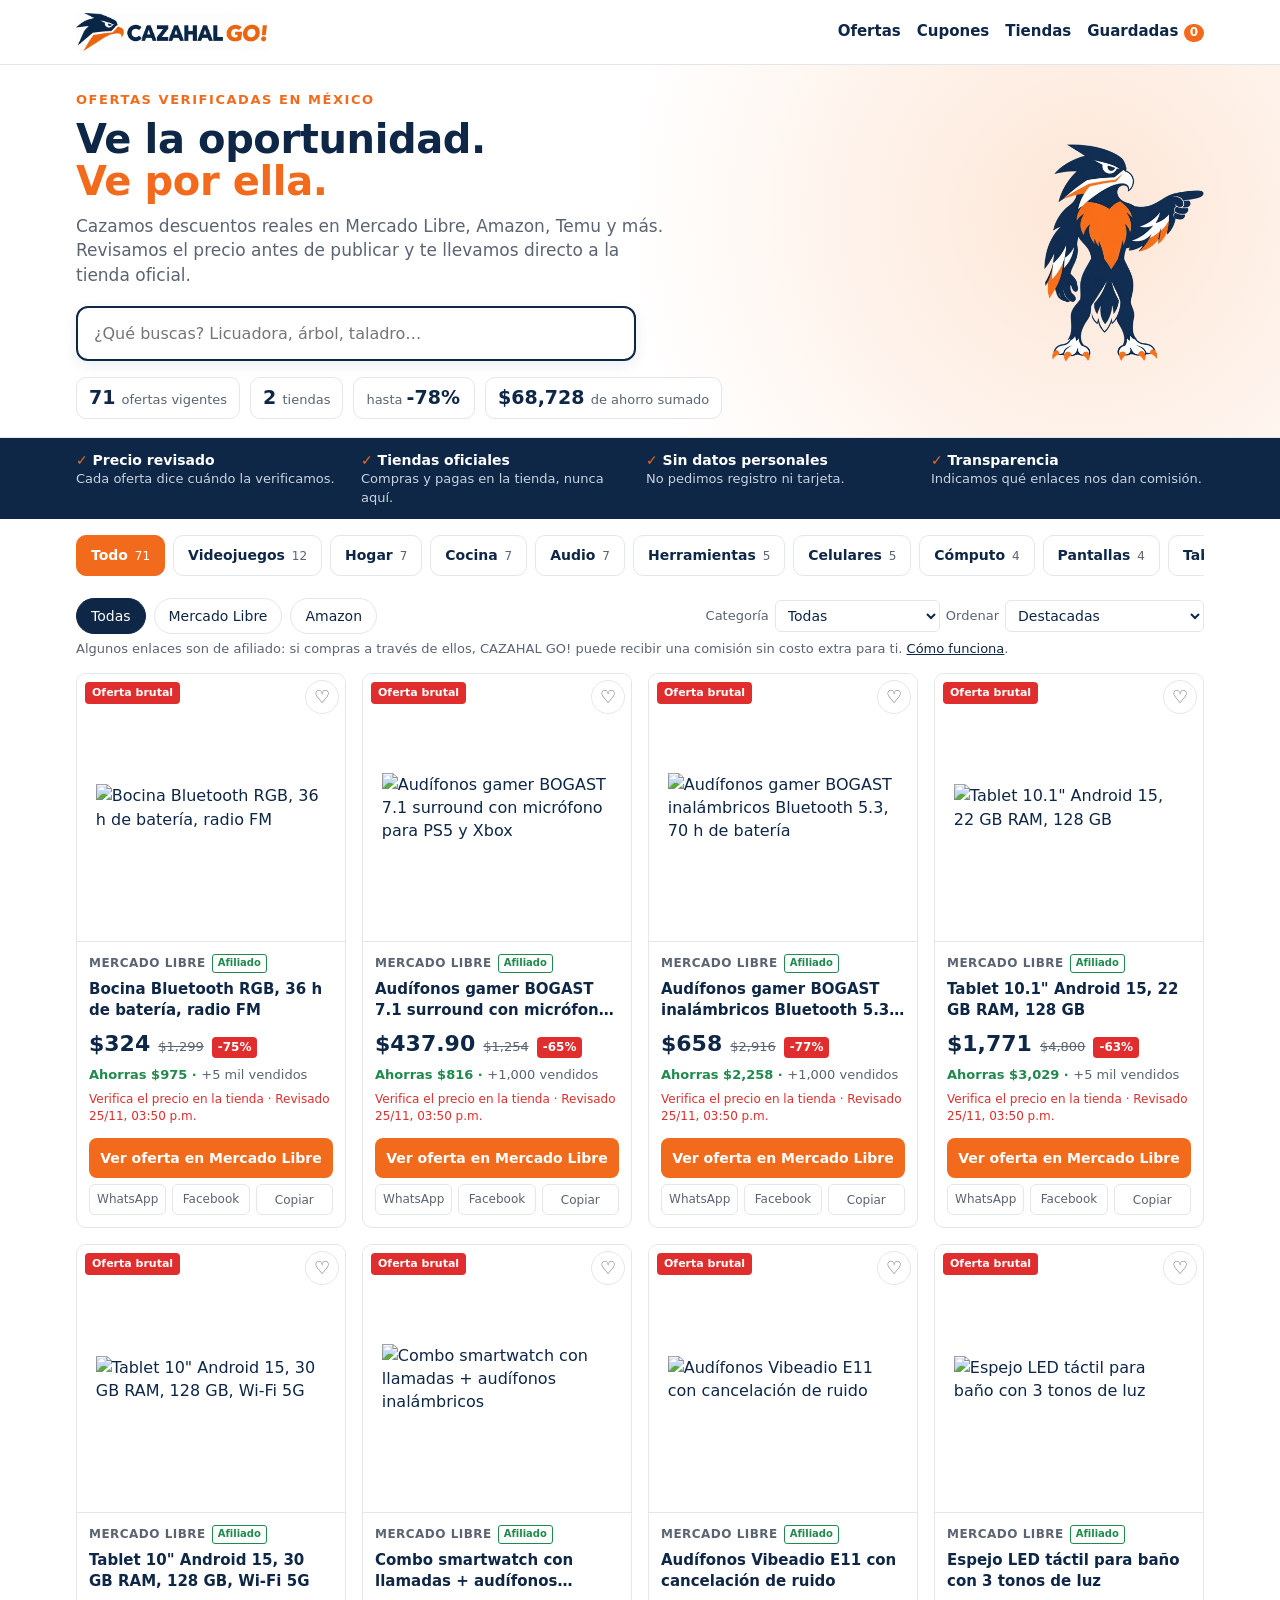
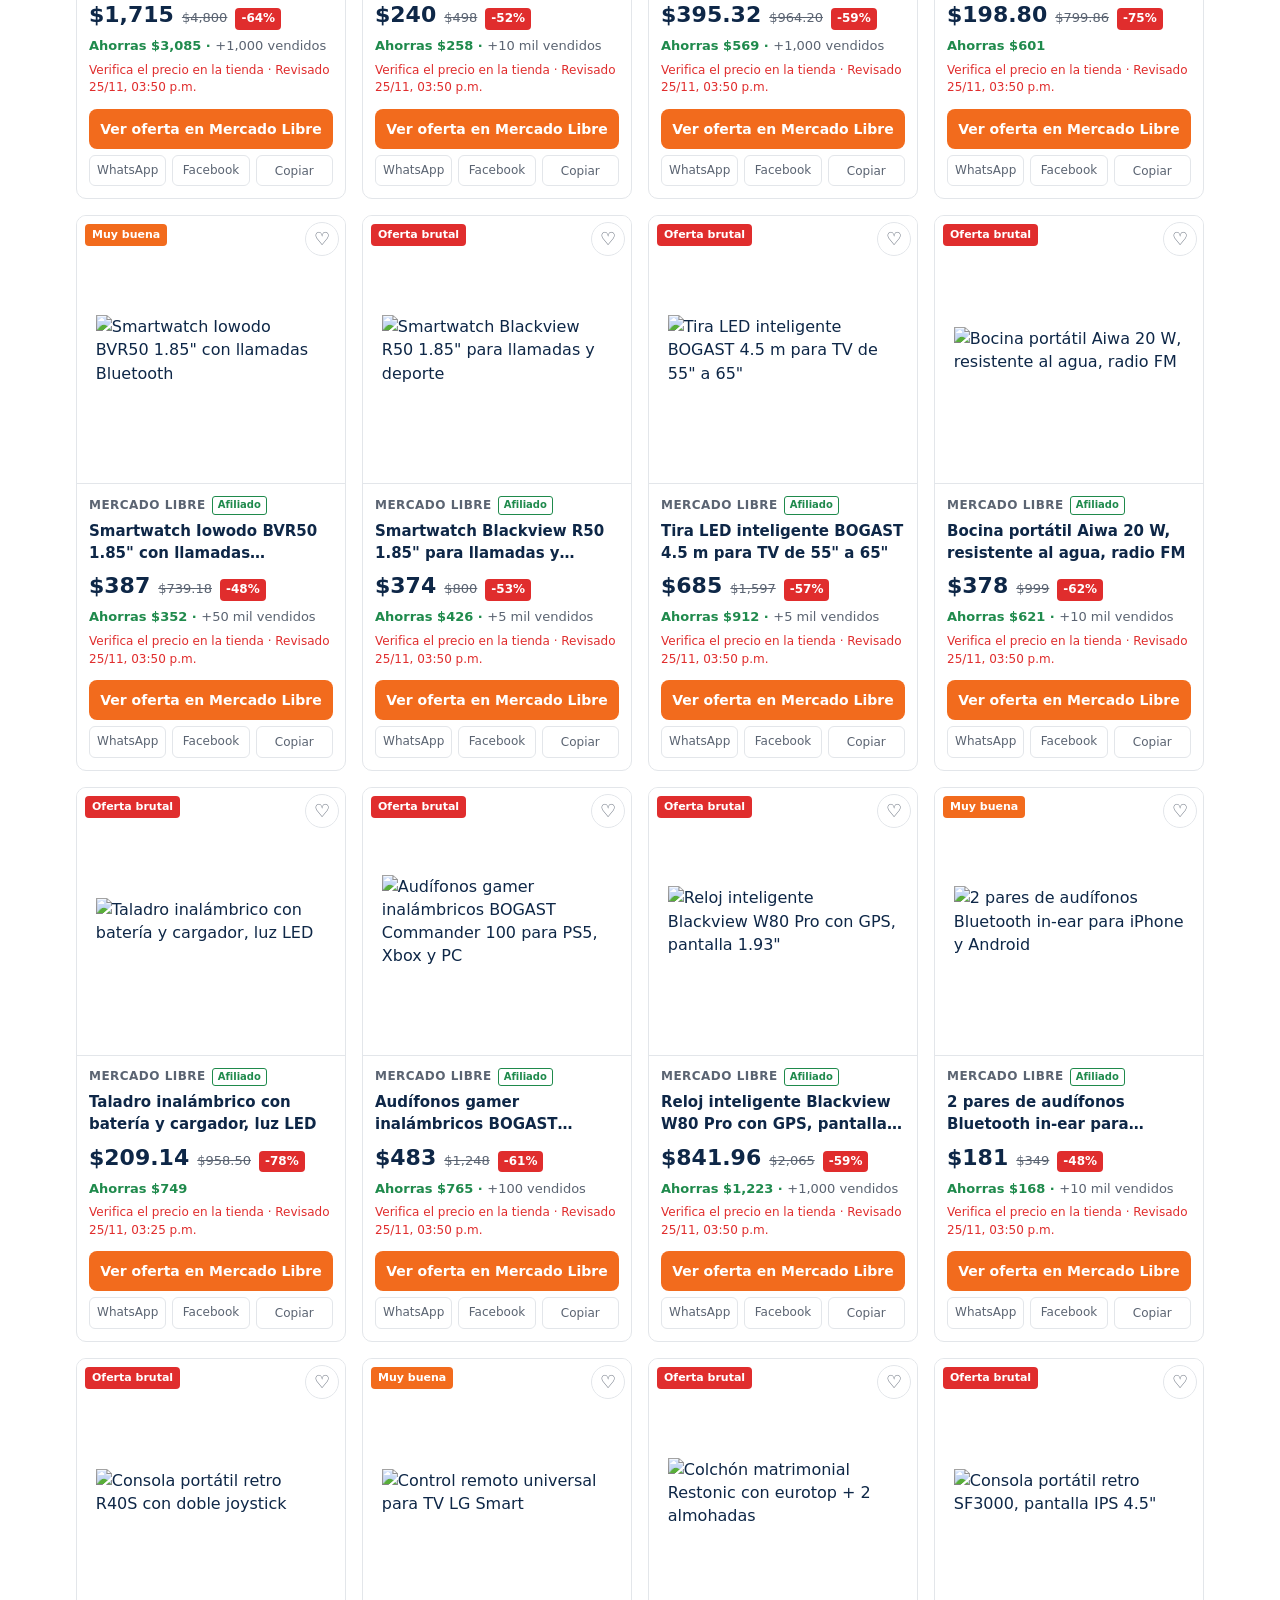
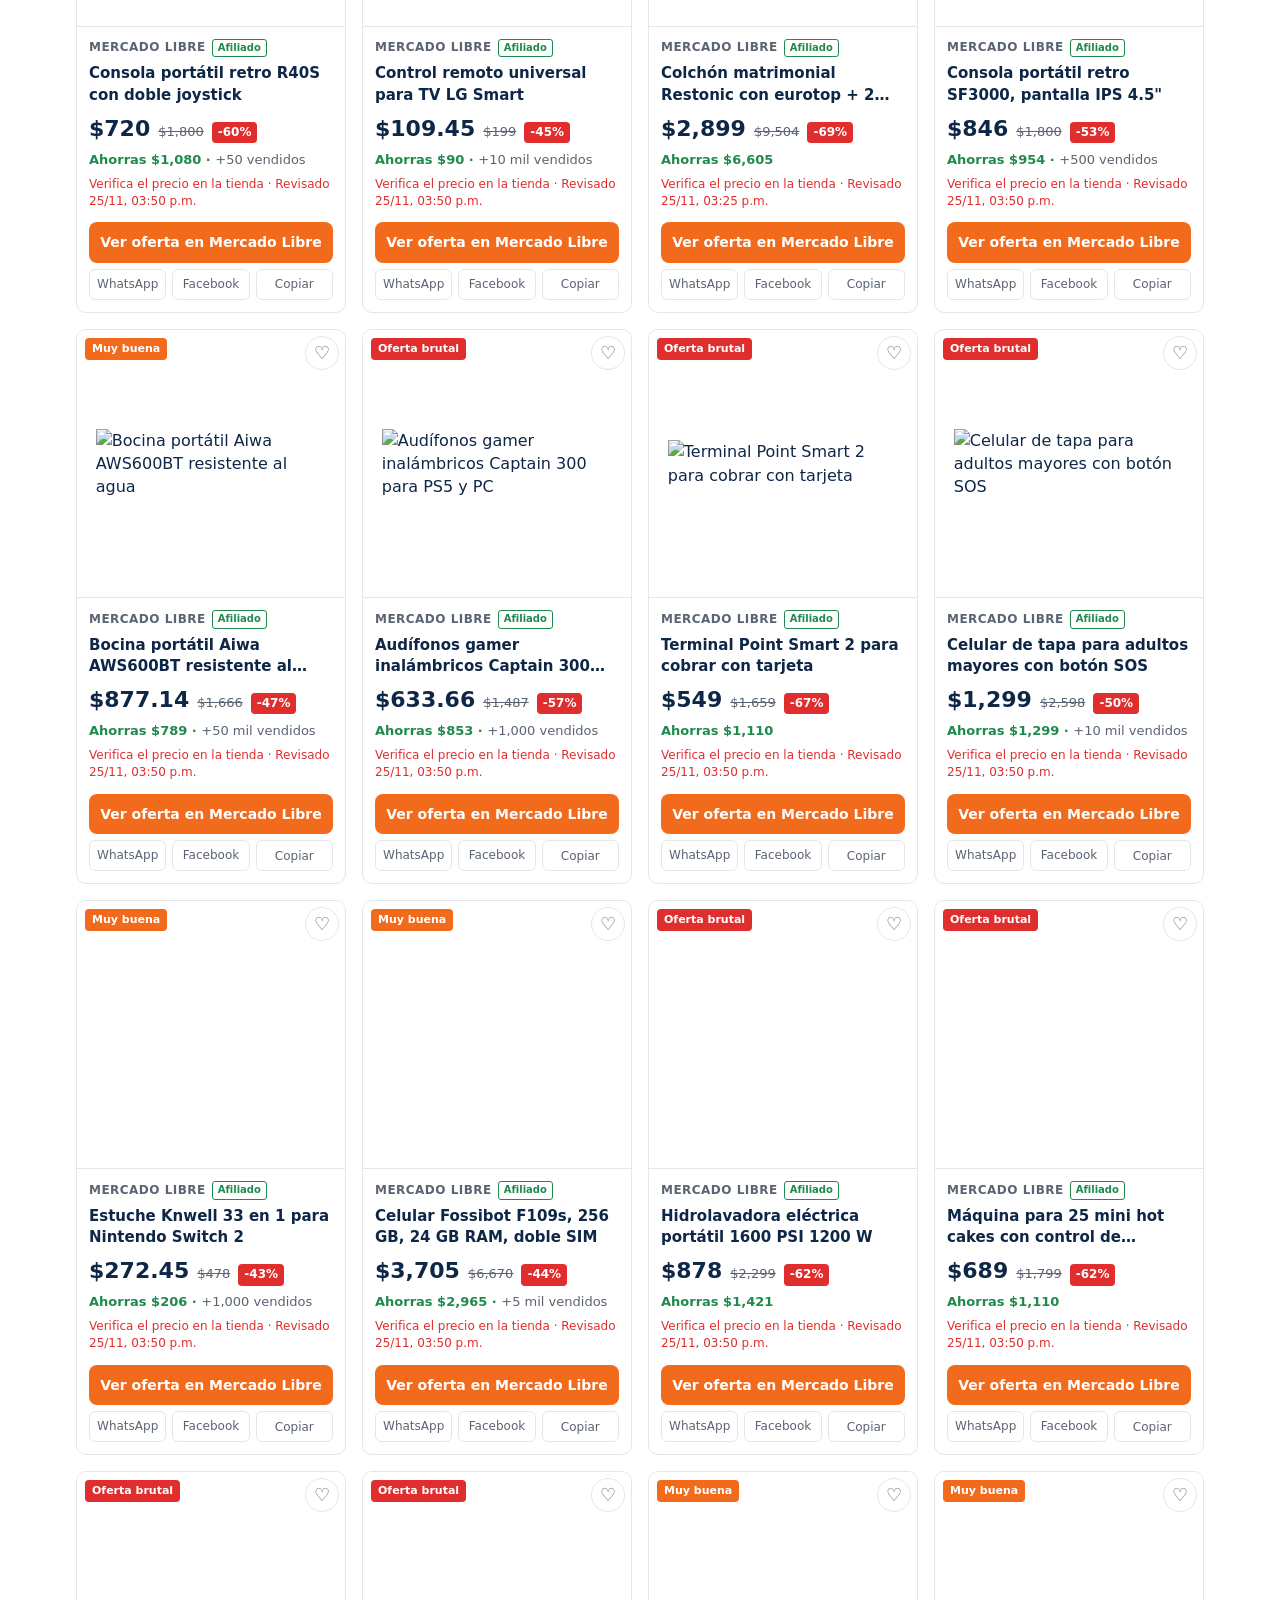
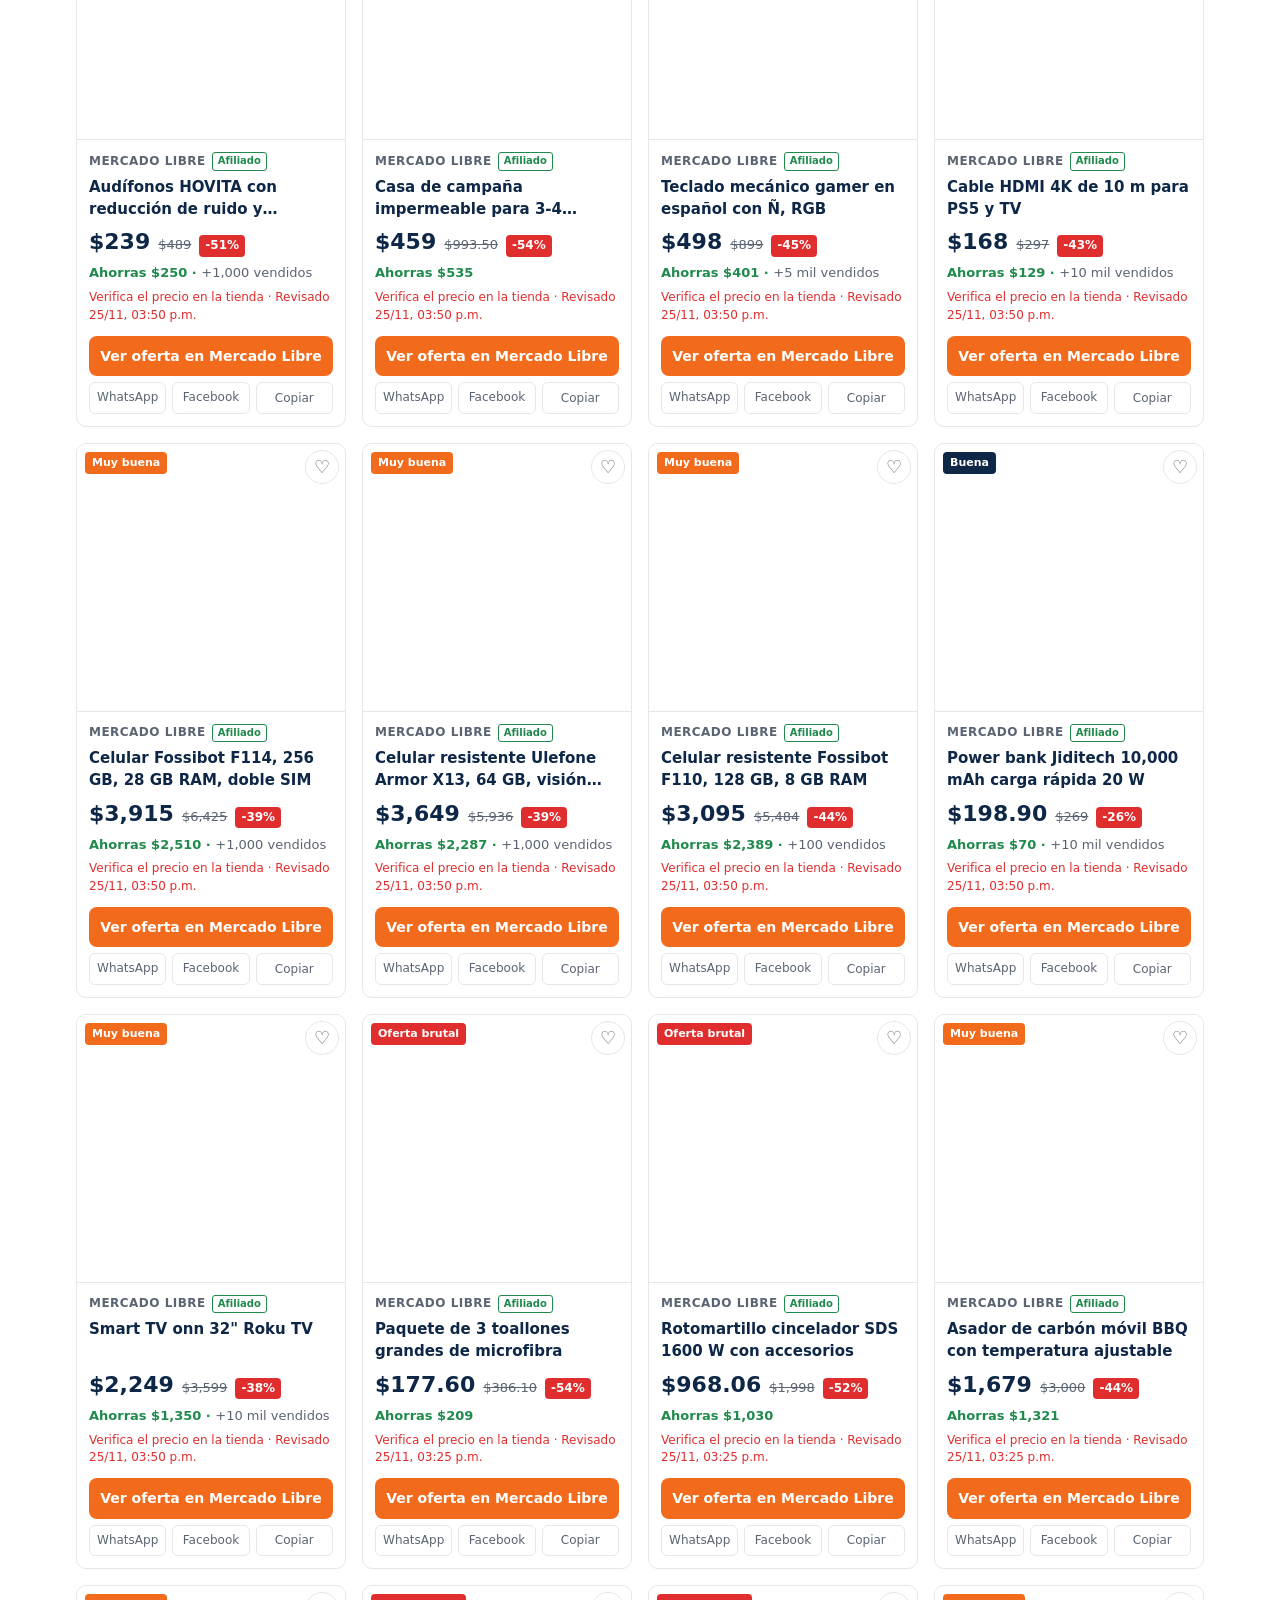
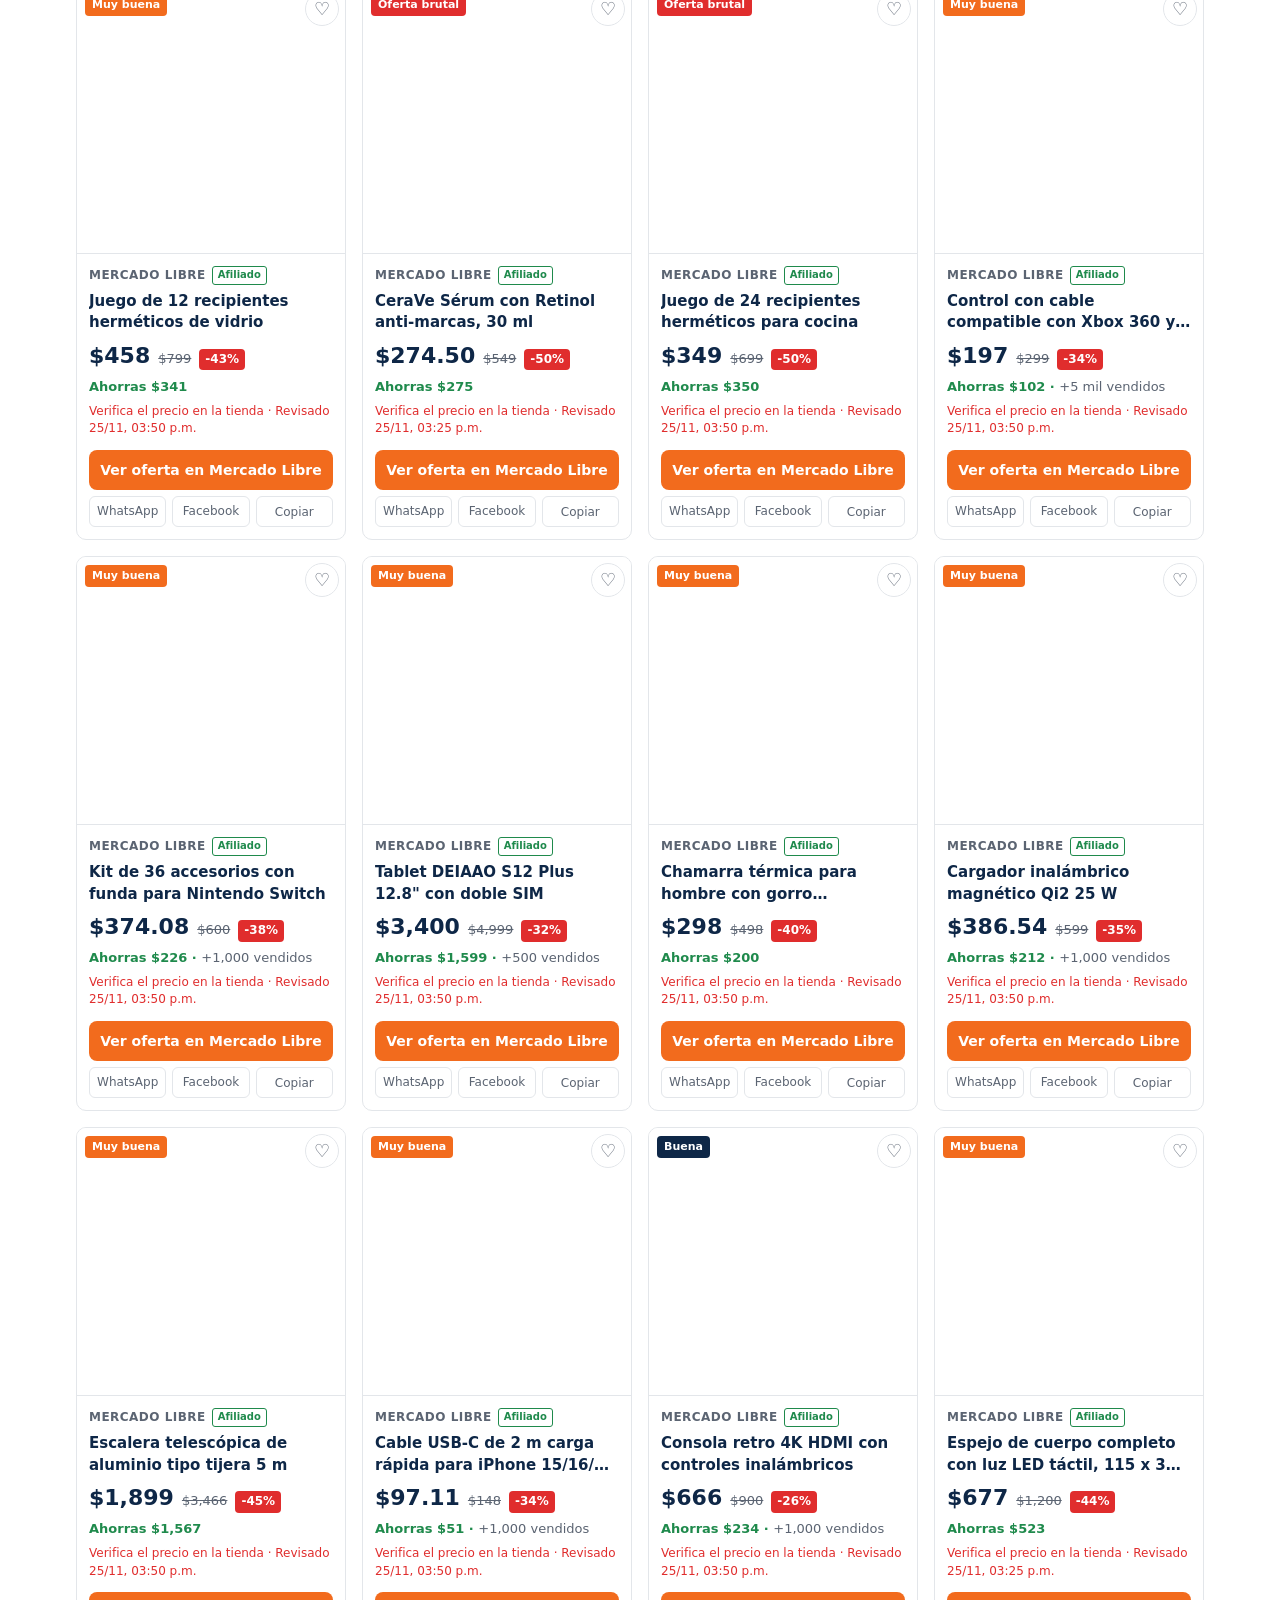
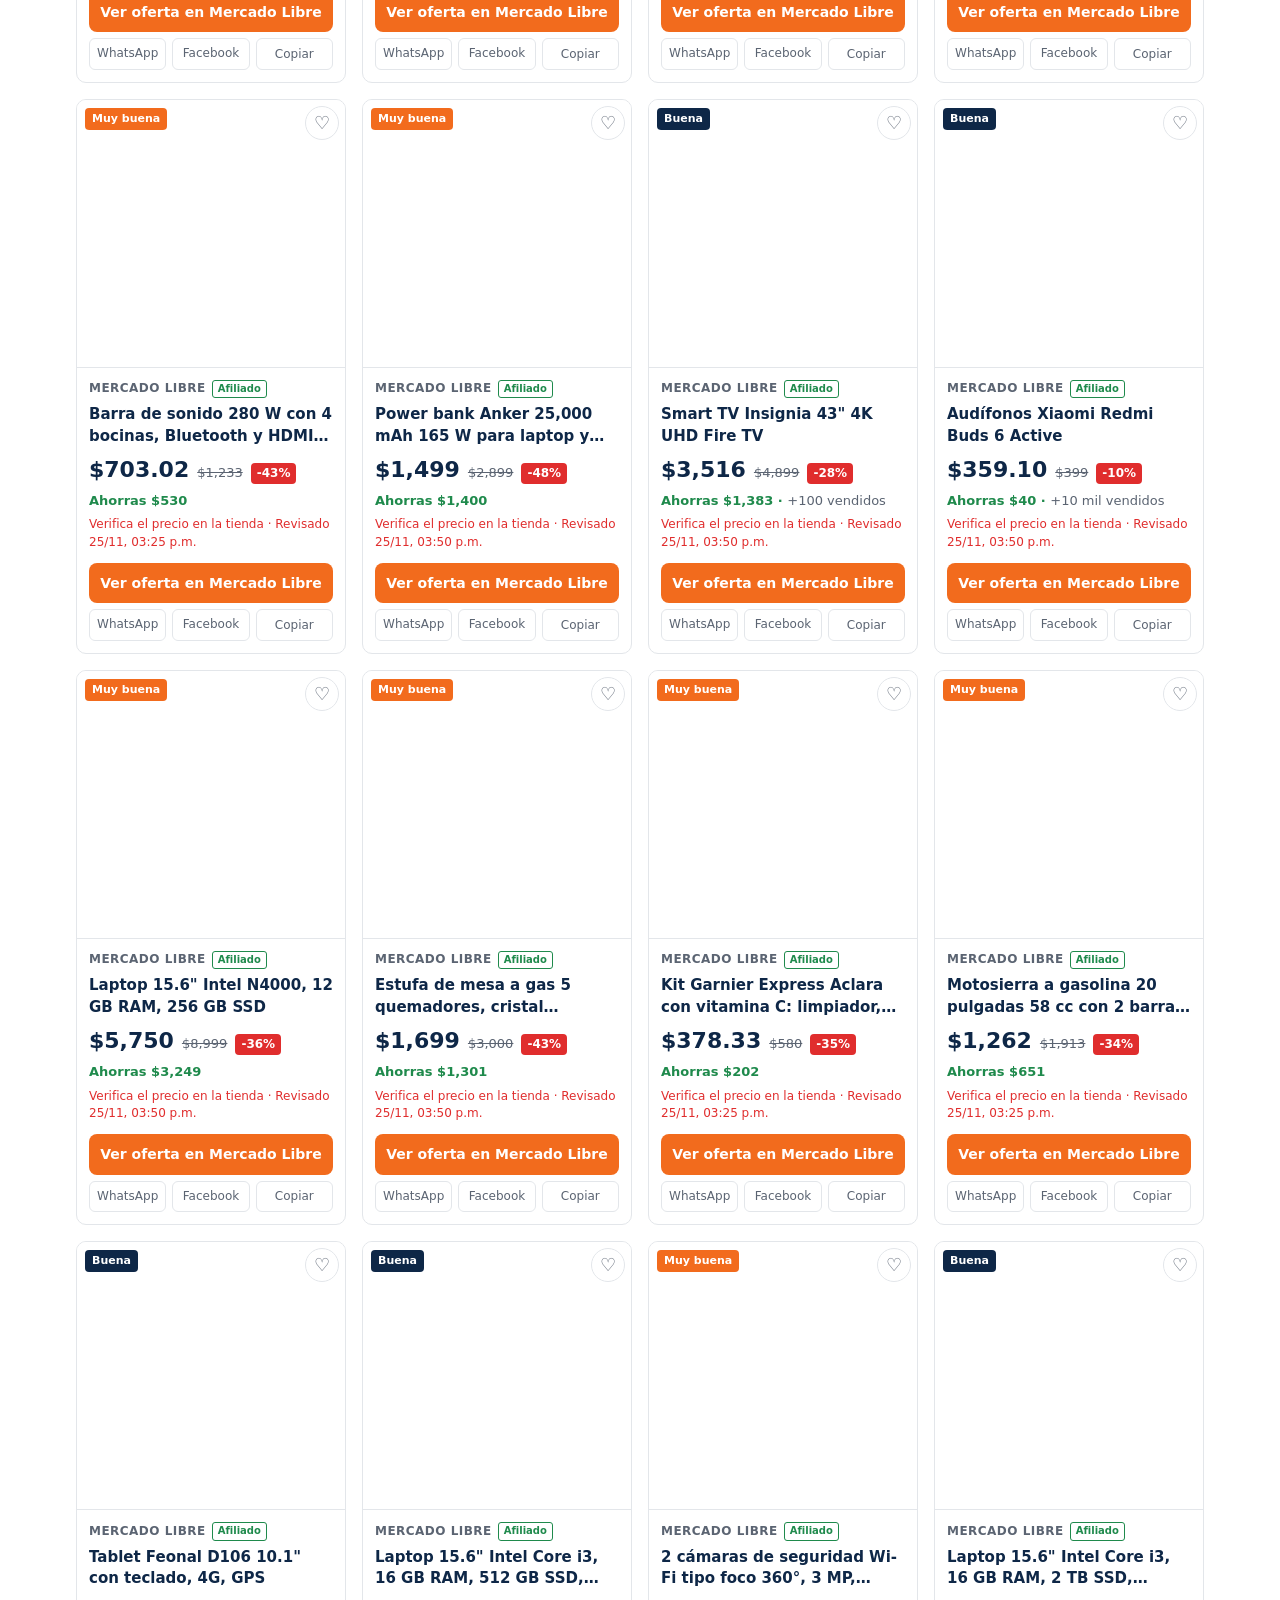
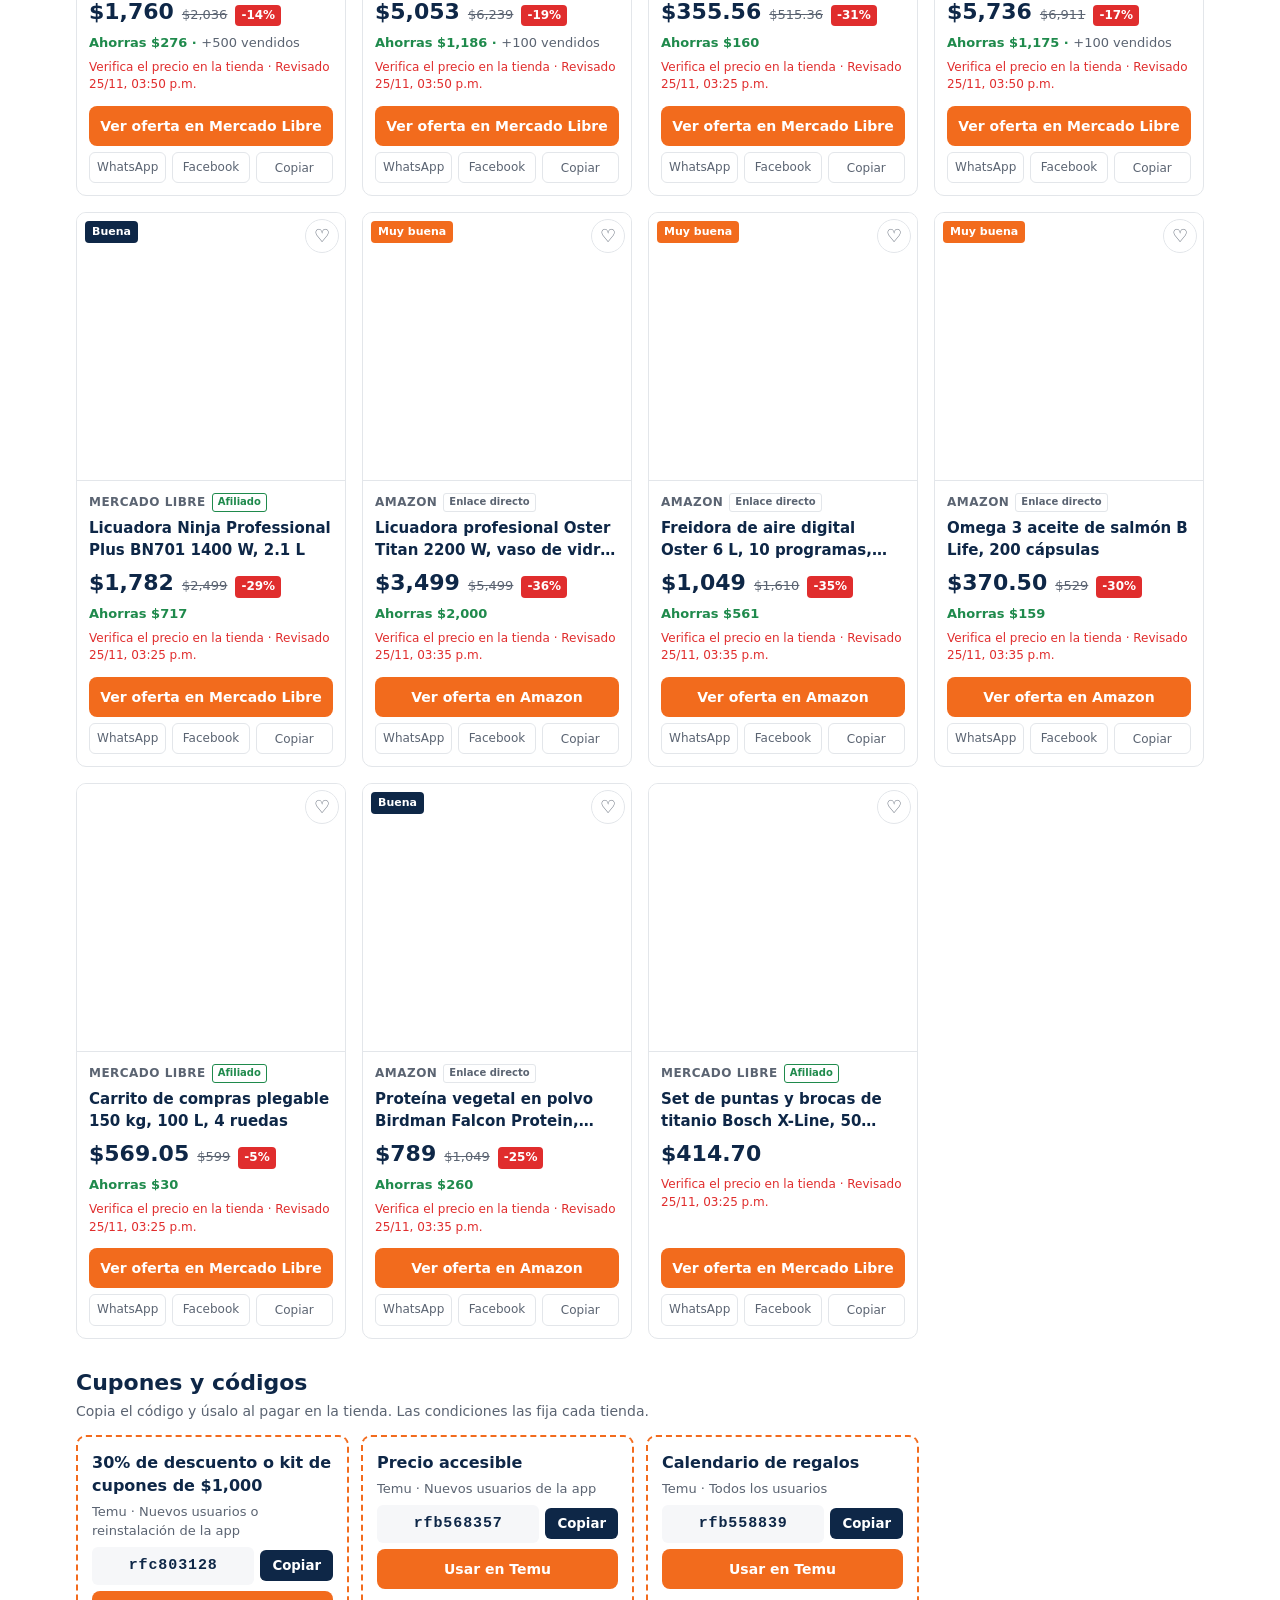
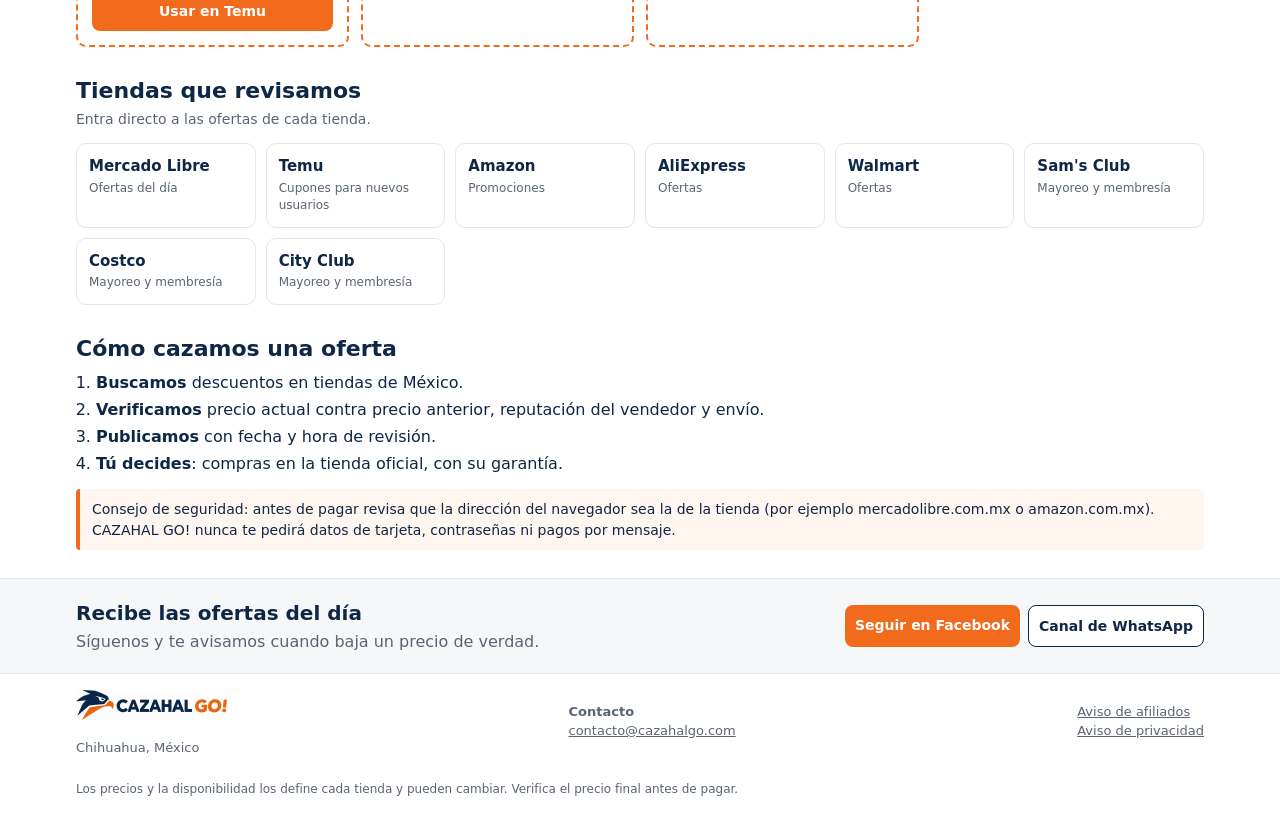
==== index.html @ 28705930 "Portal CAZAHAL GO! v1.2: 71 ofertas, cupones, tiendas" ====
<!DOCTYPE html>
<html lang="es-MX">
<head>
<meta charset="utf-8">
<meta name="viewport" content="width=device-width, initial-scale=1">
<meta http-equiv="Content-Security-Policy" content="default-src 'self'; img-src 'self' https://http2.mlstatic.com https://m.media-amazon.com https://img.kwcdn.com https://ae01.alicdn.com data:; style-src 'self'; script-src 'self'; connect-src 'self'; base-uri 'self'; form-action 'self'">
<meta name="referrer" content="strict-origin-when-cross-origin">
<title>CAZAHAL GO! | Ofertas verificadas de Mercado Libre, Amazon, Temu y más</title>
<meta name="description" content="Ofertas reales y verificadas de Mercado Libre, Amazon, Temu, AliExpress y más tiendas en línea de México. Precio revisado antes de publicar, cupones y enlaces seguros.">
<link rel="canonical" href="https://cazahalgo.com/">
<link rel="icon" href="img/favicon.ico">
<link rel="apple-touch-icon" href="img/apple-touch-icon-180.png">
<meta property="og:type" content="website">
<meta property="og:title" content="CAZAHAL GO! | Ofertas verificadas">
<meta property="og:description" content="Ve la oportunidad. Ve por ella. Ofertas reales de tiendas en línea de México.">
<meta property="og:image" content="https://cazahalgo.com/img/og-cazahalgo-1200x630.png">
<meta property="og:url" content="https://cazahalgo.com/">
<meta name="theme-color" content="#0E2747">
<link rel="stylesheet" href="estilos.css">
</head>
<body>
<header class="top">
  <div class="wrap top-in">
    <a href="/" class="logo"><img src="img/logo.png" alt="CAZAHAL GO!" width="302" height="60"></a>
    <nav class="menu" aria-label="Secciones">
      <a href="#ofertas-sec">Ofertas</a>
      <a href="#cupones">Cupones</a>
      <a href="#tiendas">Tiendas</a>
      <a href="#guardadas" class="guard-link">Guardadas <span id="nGuard" class="pill">0</span></a>
    </nav>
  </div>
</header>

<section class="hero">
  <div class="wrap hero-in">
    <div class="hero-txt">
      <span class="eyebrow">Ofertas verificadas en México</span>
      <h1>Ve la oportunidad.<br><span>Ve por ella.</span></h1>
      <p>Cazamos descuentos reales en Mercado Libre, Amazon, Temu y más. Revisamos el precio antes de publicar y te llevamos directo a la tienda oficial.</p>
      <label class="buscar">
        <span class="sr">Buscar ofertas</span>
        <input id="q" type="search" placeholder="¿Qué buscas? Licuadora, árbol, taladro…" autocomplete="off">
      </label>
      <ul class="datos" id="datos"></ul>
    </div>
    <div class="masc-wrap"><img class="masc" src="img/halcon.webp" alt="Halcón de CAZAHAL GO!" width="307" height="420"></div>
  </div>
</section>

<section class="confianza">
  <div class="wrap conf-in">
    <div><strong>Precio revisado</strong><span>Cada oferta dice cuándo la verificamos.</span></div>
    <div><strong>Tiendas oficiales</strong><span>Compras y pagas en la tienda, nunca aquí.</span></div>
    <div><strong>Sin datos personales</strong><span>No pedimos registro ni tarjeta.</span></div>
    <div><strong>Transparencia</strong><span>Indicamos qué enlaces nos dan comisión.</span></div>
  </div>
</section>

<main class="wrap" id="ofertas-sec">
  <nav class="cats" id="cats" aria-label="Categorías"></nav>
  <div class="barra">
    <div class="filtros" id="fTienda" role="group" aria-label="Tienda"></div>
    <div class="orden">
      <label for="cat">Categoría</label>
      <select id="cat"></select>
      <label for="ord">Ordenar</label>
      <select id="ord">
        <option value="top">Destacadas</option>
        <option value="vend">Más vendidos</option>
        <option value="desc">Mayor descuento</option>
        <option value="barato">Menor precio</option>
        <option value="ahorro">Mayor ahorro en pesos</option>
        <option value="nuevo">Más recientes</option>
      </select>
    </div>
  </div>
  <p class="aviso-af">Algunos enlaces son de afiliado: si compras a través de ellos, CAZAHAL GO! puede recibir una comisión sin costo extra para ti. <a href="aviso-de-afiliados.html">Cómo funciona</a>.</p>
  <div class="grid" id="ofertas" aria-live="polite"></div>
  <p class="vacio" id="vacio" hidden>No encontramos ofertas con ese filtro. Prueba otra búsqueda.</p>

  <section id="guardadas" class="bloque" hidden>
    <h2>Tus ofertas guardadas</h2>
    <p class="sub">Se guardan solo en este dispositivo.</p>
    <div class="grid" id="gGrid"></div>
  </section>

  <section id="cupones" class="bloque">
    <h2>Cupones y códigos</h2>
    <p class="sub">Copia el código y úsalo al pagar en la tienda. Las condiciones las fija cada tienda.</p>
    <div class="cupones" id="cGrid"></div>
  </section>

  <section id="tiendas" class="bloque">
    <h2>Tiendas que revisamos</h2>
    <p class="sub">Entra directo a las ofertas de cada tienda.</p>
    <div class="tiendas" id="tGrid"></div>
  </section>

  <section class="bloque como">
    <h2>Cómo cazamos una oferta</h2>
    <ol>
      <li><strong>Buscamos</strong> descuentos en tiendas de México.</li>
      <li><strong>Verificamos</strong> precio actual contra precio anterior, reputación del vendedor y envío.</li>
      <li><strong>Publicamos</strong> con fecha y hora de revisión.</li>
      <li><strong>Tú decides</strong>: compras en la tienda oficial, con su garantía.</li>
    </ol>
    <p class="consejo">Consejo de seguridad: antes de pagar revisa que la dirección del navegador sea la de la tienda (por ejemplo mercadolibre.com.mx o amazon.com.mx). CAZAHAL GO! nunca te pedirá datos de tarjeta, contraseñas ni pagos por mensaje.</p>
  </section>
</main>

<section class="unete">
  <div class="wrap unete-in">
    <div>
      <h2>Recibe las ofertas del día</h2>
      <p>Síguenos y te avisamos cuando baja un precio de verdad.</p>
    </div>
    <div class="unete-btn">
      <a class="btn ir" href="https://www.facebook.com/profile.php?id=61597146592036" target="_blank" rel="noopener">Seguir en Facebook</a>
      <a class="btn sec" id="waCanal" href="#" hidden target="_blank" rel="noopener">Canal de WhatsApp</a>
    </div>
  </div>
</section>

<footer class="pie" id="contacto">
  <div class="wrap pie-in">
    <div><img src="img/logo.png" alt="CAZAHAL GO!" width="151" height="30" class="pie-logo"><p>Chihuahua, México</p></div>
    <div><p><strong>Contacto</strong><br><a href="mailto:contacto@cazahalgo.com">contacto@cazahalgo.com</a></p></div>
    <div><p><a href="aviso-de-afiliados.html">Aviso de afiliados</a><br><a href="aviso-de-privacidad.html">Aviso de privacidad</a></p></div>
  </div>
  <p class="wrap nota">Los precios y la disponibilidad los define cada tienda y pueden cambiar. Verifica el precio final antes de pagar.</p>
</footer>
<div class="toast" id="toast" role="status" aria-live="polite"></div>
<script src="app.js" defer></script>
</body>
</html>
---- estilos.css ----
.hero{background:radial-gradient(circle at 85% 40%,#fde6d6 0,#fff 42%),#fff;border-bottom:1px solid var(--linea)}
.hero-in{display:flex;align-items:center;gap:28px;padding:30px 16px 26px}
.eyebrow{display:inline-block;font-family:Bahnschrift,"Segoe UI Variable Display","Segoe UI",system-ui,sans-serif;font-weight:600;font-size:13px;letter-spacing:.12em;text-transform:uppercase;color:var(--naranja);margin-bottom:8px}
.hero h1{font-family:Bahnschrift,"Segoe UI Variable Display","Segoe UI",system-ui,sans-serif;font-weight:700;font-size:46px;line-height:1.05;letter-spacing:-.01em;margin:0 0 12px;color:var(--navy)}
.hero h1 span{color:var(--naranja)}
.hero p{margin:0 0 18px;color:var(--gris);max-width:600px;font-size:17px}
.masc-wrap{flex:0 0 auto}
.masc{width:190px;height:auto;display:block}
.buscar input{width:100%;max-width:560px;font:inherit;font-size:16px;padding:14px 16px;border:2px solid var(--navy);border-radius:12px;outline:none;box-shadow:0 4px 14px rgba(14,39,71,.08)}
.datos{list-style:none;padding:0;margin:16px 0 0;display:flex;gap:10px;flex-wrap:wrap;font-size:13px;color:var(--gris)}
.datos li{background:#fff;border:1px solid var(--linea);border-radius:10px;padding:6px 12px}
.datos b{color:var(--navy);font-family:Bahnschrift,"Segoe UI",system-ui,sans-serif;font-size:19px;margin-right:2px}
.conf-in strong::before{content:"\2713  ";color:var(--naranja)}
.bloque h2,.unete h2{font-family:Bahnschrift,"Segoe UI",system-ui,sans-serif;font-weight:700}
:root{--navy:#0E2747;--navy2:#16365f;--naranja:#F26B1D;--rojo:#E02D2D;--verde:#1f8a4c;--gris:#5b6472;--linea:#e3e6ea;--fondo:#f6f7f9}
*{box-sizing:border-box}
html{scroll-behavior:smooth}
body{margin:0;font-family:"Segoe UI",system-ui,-apple-system,Roboto,Arial,sans-serif;color:var(--navy);background:#fff;line-height:1.45}
a{color:var(--navy)}
.sr{position:absolute;width:1px;height:1px;overflow:hidden;clip:rect(0 0 0 0)}
.wrap{max-width:1160px;margin:0 auto;padding:0 16px}
.top{border-bottom:1px solid var(--linea);background:#fff;position:sticky;top:0;z-index:20}
.top-in{display:flex;align-items:center;justify-content:space-between;height:64px;gap:12px}
.logo img{height:38px;width:auto;display:block}
.menu{display:flex;gap:16px;align-items:center}
.menu a{text-decoration:none;font-weight:600;font-size:15px}
.pill{display:inline-block;min-width:20px;padding:0 6px;border-radius:10px;background:var(--naranja);color:#fff;font-size:12px;text-align:center}
.hero-txt{flex:1}
.buscar input:focus{border-color:var(--naranja)}
.confianza{background:var(--navy);color:#fff}
.conf-in{display:grid;grid-template-columns:repeat(4,1fr);gap:12px;padding:12px 16px}
.conf-in div{display:flex;flex-direction:column;font-size:13px}
.conf-in strong{font-size:14px;color:#fff}
.conf-in span{color:#c9d3e0}
.barra{display:flex;justify-content:space-between;align-items:center;flex-wrap:wrap;gap:10px;margin:18px 0 6px}
.filtros{display:flex;flex-wrap:wrap;gap:8px}
.filtros button{border:1px solid var(--linea);background:#fff;color:var(--navy);padding:7px 14px;border-radius:18px;font:inherit;font-size:14px;cursor:pointer}
.filtros button[aria-pressed="true"]{background:var(--navy);color:#fff;border-color:var(--navy)}
.orden{display:flex;gap:6px;align-items:center;font-size:13px;color:var(--gris)}
.orden select{font:inherit;font-size:14px;padding:6px 8px;border:1px solid var(--linea);border-radius:6px;color:var(--navy);background:#fff}
.aviso-af{font-size:13px;color:var(--gris);margin:6px 0 14px}
.grid{display:grid;grid-template-columns:repeat(auto-fill,minmax(225px,1fr));gap:16px;margin-bottom:28px}
.oferta{border:1px solid var(--linea);border-radius:10px;display:flex;flex-direction:column;overflow:hidden;background:#fff;position:relative;transition:box-shadow .15s,transform .15s}
.oferta:hover{box-shadow:0 6px 18px rgba(14,39,71,.12);transform:translateY(-2px)}
.oferta .foto{aspect-ratio:1/1;background:#fff;display:flex;align-items:center;justify-content:center;border-bottom:1px solid var(--linea)}
.oferta .foto img{max-width:86%;max-height:86%;object-fit:contain}
.nivel{position:absolute;top:8px;left:8px;font-size:11px;font-weight:700;padding:3px 7px;border-radius:4px;color:#fff;background:var(--navy)}
.nivel.n3{background:var(--rojo)}.nivel.n2{background:var(--naranja)}
.guardar{position:absolute;top:6px;right:6px;width:34px;height:34px;border-radius:50%;border:1px solid var(--linea);background:#fff;cursor:pointer;font-size:18px;line-height:1;color:var(--gris)}
.guardar[aria-pressed="true"]{color:var(--rojo);border-color:var(--rojo)}
.oferta .cuerpo{padding:12px;display:flex;flex-direction:column;gap:6px;flex:1}
.tienda{font-size:12px;font-weight:700;text-transform:uppercase;letter-spacing:.04em;color:var(--gris);display:flex;gap:6px;align-items:center;flex-wrap:wrap}
.tag{font-size:10px;font-weight:700;padding:1px 5px;border-radius:3px;border:1px solid var(--linea);color:var(--gris);text-transform:none;letter-spacing:0}
.tag.af{border-color:var(--verde);color:var(--verde)}
.oferta h3{font-size:15px;font-weight:600;margin:0;display:-webkit-box;-webkit-line-clamp:2;-webkit-box-orient:vertical;overflow:hidden;min-height:2.9em}
.precios{display:flex;align-items:baseline;gap:8px;flex-wrap:wrap}
.precio{font-size:22px;font-weight:700}
.antes{font-size:13px;color:var(--gris);text-decoration:line-through}
.desc{background:var(--rojo);color:#fff;font-size:12px;font-weight:700;padding:2px 6px;border-radius:4px}
.ahorro{font-size:13px;color:var(--verde);font-weight:600}
.fecha{font-size:12px;color:var(--gris)}
.fecha.vieja{color:var(--rojo)}
.botones{margin-top:auto;display:flex;flex-direction:column;gap:6px;padding-top:6px}
.btn{display:block;text-align:center;text-decoration:none;font-weight:700;font-size:14px;padding:10px;border-radius:8px;border:0;cursor:pointer;font-family:inherit}
.btn.ir{background:var(--naranja);color:#fff}
.btn.ir:hover{background:#d95a10}
.btn.sec{border:1px solid var(--navy);color:var(--navy);background:#fff}
.compartir{display:flex;gap:6px}
.compartir a,.compartir button{flex:1;font-size:12px;padding:6px;border:1px solid var(--linea);border-radius:6px;background:#fff;color:var(--gris);text-decoration:none;text-align:center;cursor:pointer;font-family:inherit}
.vacio{color:var(--gris)}
.bloque{margin:28px 0}
.bloque h2{font-size:22px;margin:0 0 2px}
.sub{color:var(--gris);font-size:14px;margin:0 0 14px}
.cupones{display:grid;grid-template-columns:repeat(auto-fill,minmax(250px,1fr));gap:12px}
.cupon{border:2px dashed var(--naranja);border-radius:10px;padding:14px;display:flex;flex-direction:column;gap:6px}
.cupon .t{font-weight:700;font-size:16px}
.cupon .d{font-size:13px;color:var(--gris)}
.cupon .cod{display:flex;gap:6px;align-items:center}
.cupon code{flex:1;font-size:15px;font-weight:700;letter-spacing:.06em;background:var(--fondo);padding:8px;border-radius:6px;text-align:center}
.cupon button{border:0;background:var(--navy);color:#fff;font-weight:700;padding:8px 12px;border-radius:6px;cursor:pointer;font-family:inherit}
.tiendas{display:grid;grid-template-columns:repeat(auto-fill,minmax(160px,1fr));gap:10px}
.tiendas a{display:flex;flex-direction:column;gap:2px;border:1px solid var(--linea);border-radius:10px;padding:12px;text-decoration:none}
.tiendas a strong{font-size:15px}
.tiendas a span{font-size:12px;color:var(--gris)}
.tiendas a:hover{border-color:var(--naranja)}
.como ol{padding-left:20px;margin:6px 0}
.como li{margin:4px 0}
.consejo{background:#fff6ef;border-left:4px solid var(--naranja);padding:10px 12px;font-size:14px;border-radius:4px}
.unete{background:var(--fondo);border-top:1px solid var(--linea)}
.unete-in{display:flex;justify-content:space-between;align-items:center;gap:16px;padding:20px 16px;flex-wrap:wrap}
.unete h2{margin:0;font-size:20px}.unete p{margin:2px 0 0;color:var(--gris)}
.unete-btn{display:flex;gap:8px}
.pie{border-top:1px solid var(--linea);font-size:13px;color:var(--gris);padding:16px 0 24px}
.pie-in{display:flex;justify-content:space-between;gap:16px;flex-wrap:wrap}
.pie a{color:var(--gris)}
.pie-logo{height:30px;width:auto}
.nota{font-size:12px;margin-top:10px}
.toast{position:fixed;left:50%;bottom:20px;transform:translateX(-50%);background:var(--navy);color:#fff;padding:10px 16px;border-radius:8px;font-size:14px;opacity:0;pointer-events:none;transition:opacity .2s;z-index:30}
.toast.on{opacity:1}
.legal{max-width:760px;margin:24px auto 40px}
.legal h1{font-size:24px}.legal h2{font-size:17px;margin-top:22px}
@media (max-width:760px){.conf-in{grid-template-columns:repeat(2,1fr)}.masc{width:110px}.hero h1{font-size:32px}.menu a:not(.guard-link){display:none}}
@media (max-width:560px){.grid{grid-template-columns:repeat(2,1fr);gap:10px}.precio{font-size:18px}.oferta h3{font-size:14px}.logo img{height:30px}.masc{display:none}.orden{width:100%;flex-wrap:wrap}.compartir{flex-wrap:wrap}}
.vend{color:var(--gris);font-weight:400}
.cats{display:flex;gap:8px;overflow-x:auto;padding:16px 0 4px;scrollbar-width:thin}
.cats button{flex:0 0 auto;border:1px solid var(--linea);background:#fff;color:var(--navy);padding:9px 14px;border-radius:10px;font:inherit;font-weight:600;font-size:14px;cursor:pointer;white-space:nowrap}
.cats button span{color:var(--gris);font-weight:400;font-size:12px;margin-left:2px}
.cats button:hover{border-color:var(--naranja)}
.cats button[aria-pressed="true"]{background:var(--naranja);border-color:var(--naranja);color:#fff}
.cats button[aria-pressed="true"] span{color:#fff}
.hero-in{padding:22px 16px 18px}
.hero h1{font-size:40px}
.masc{width:160px}
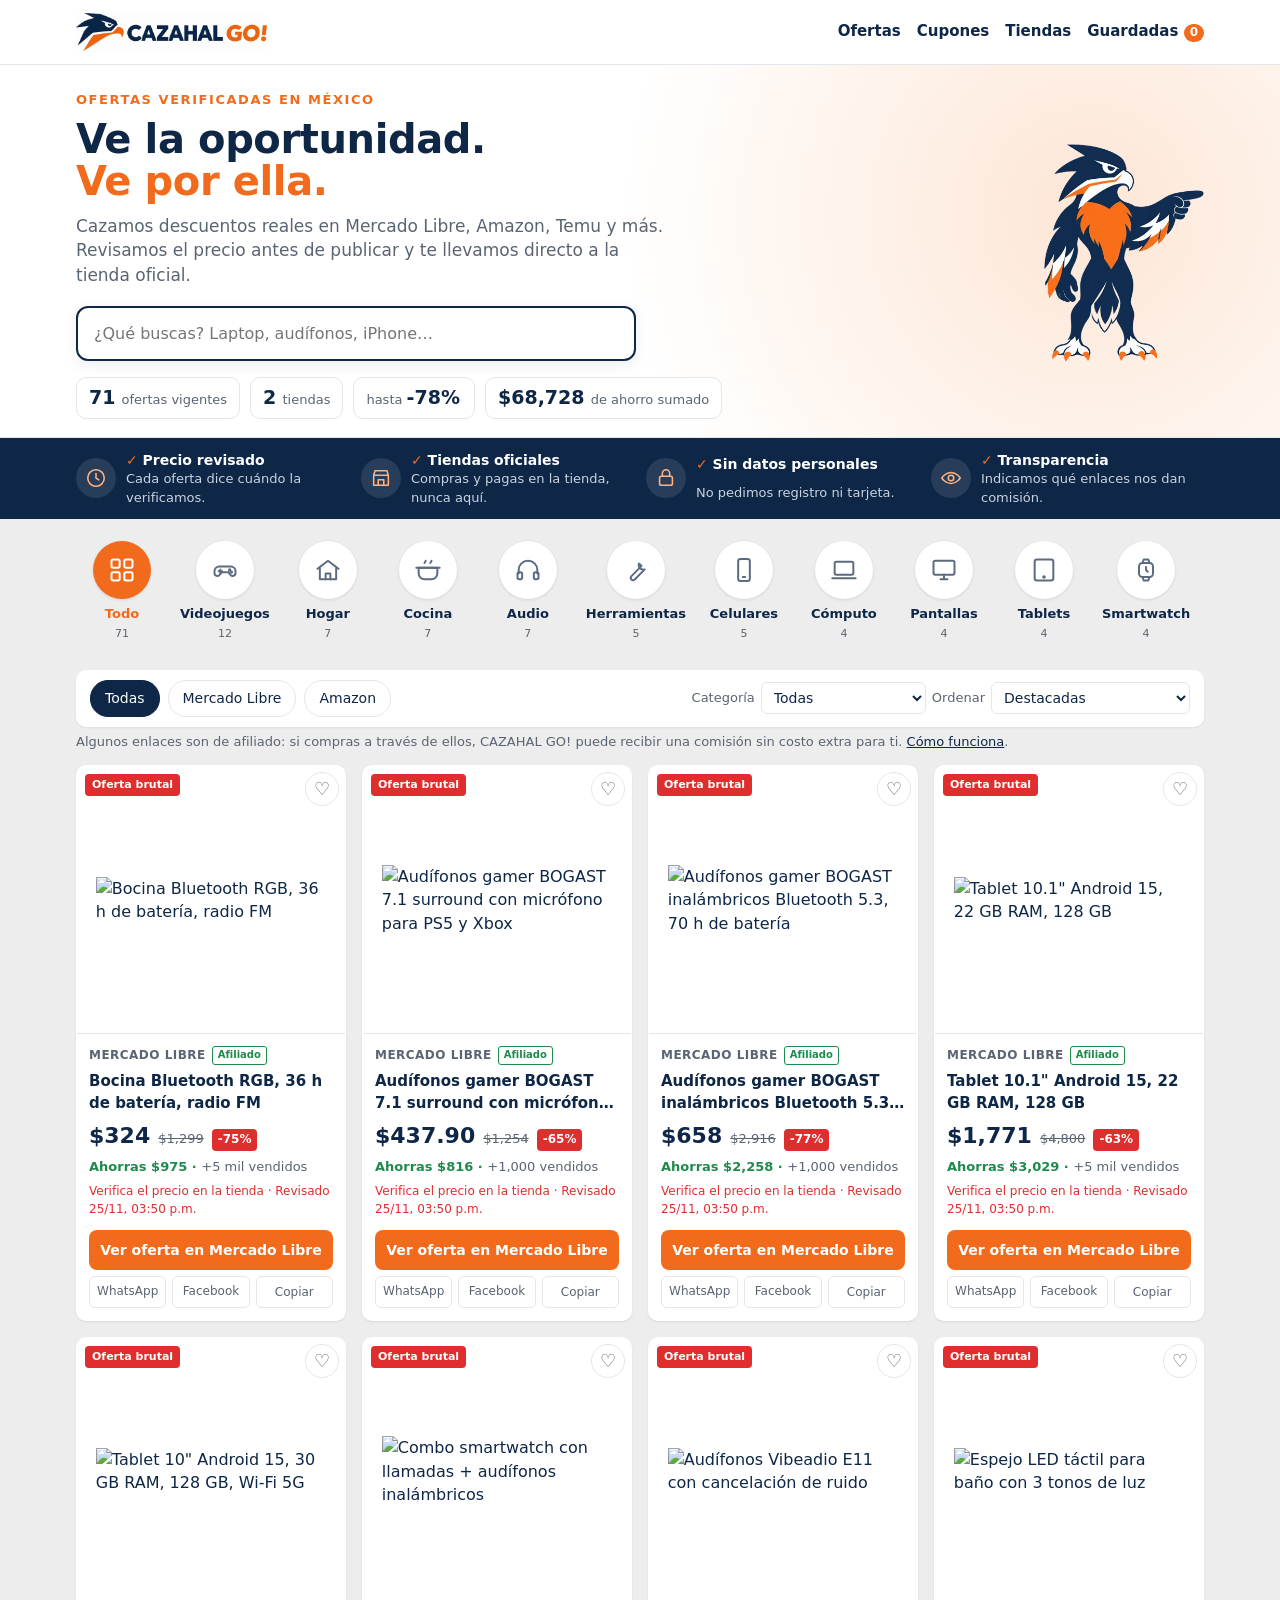
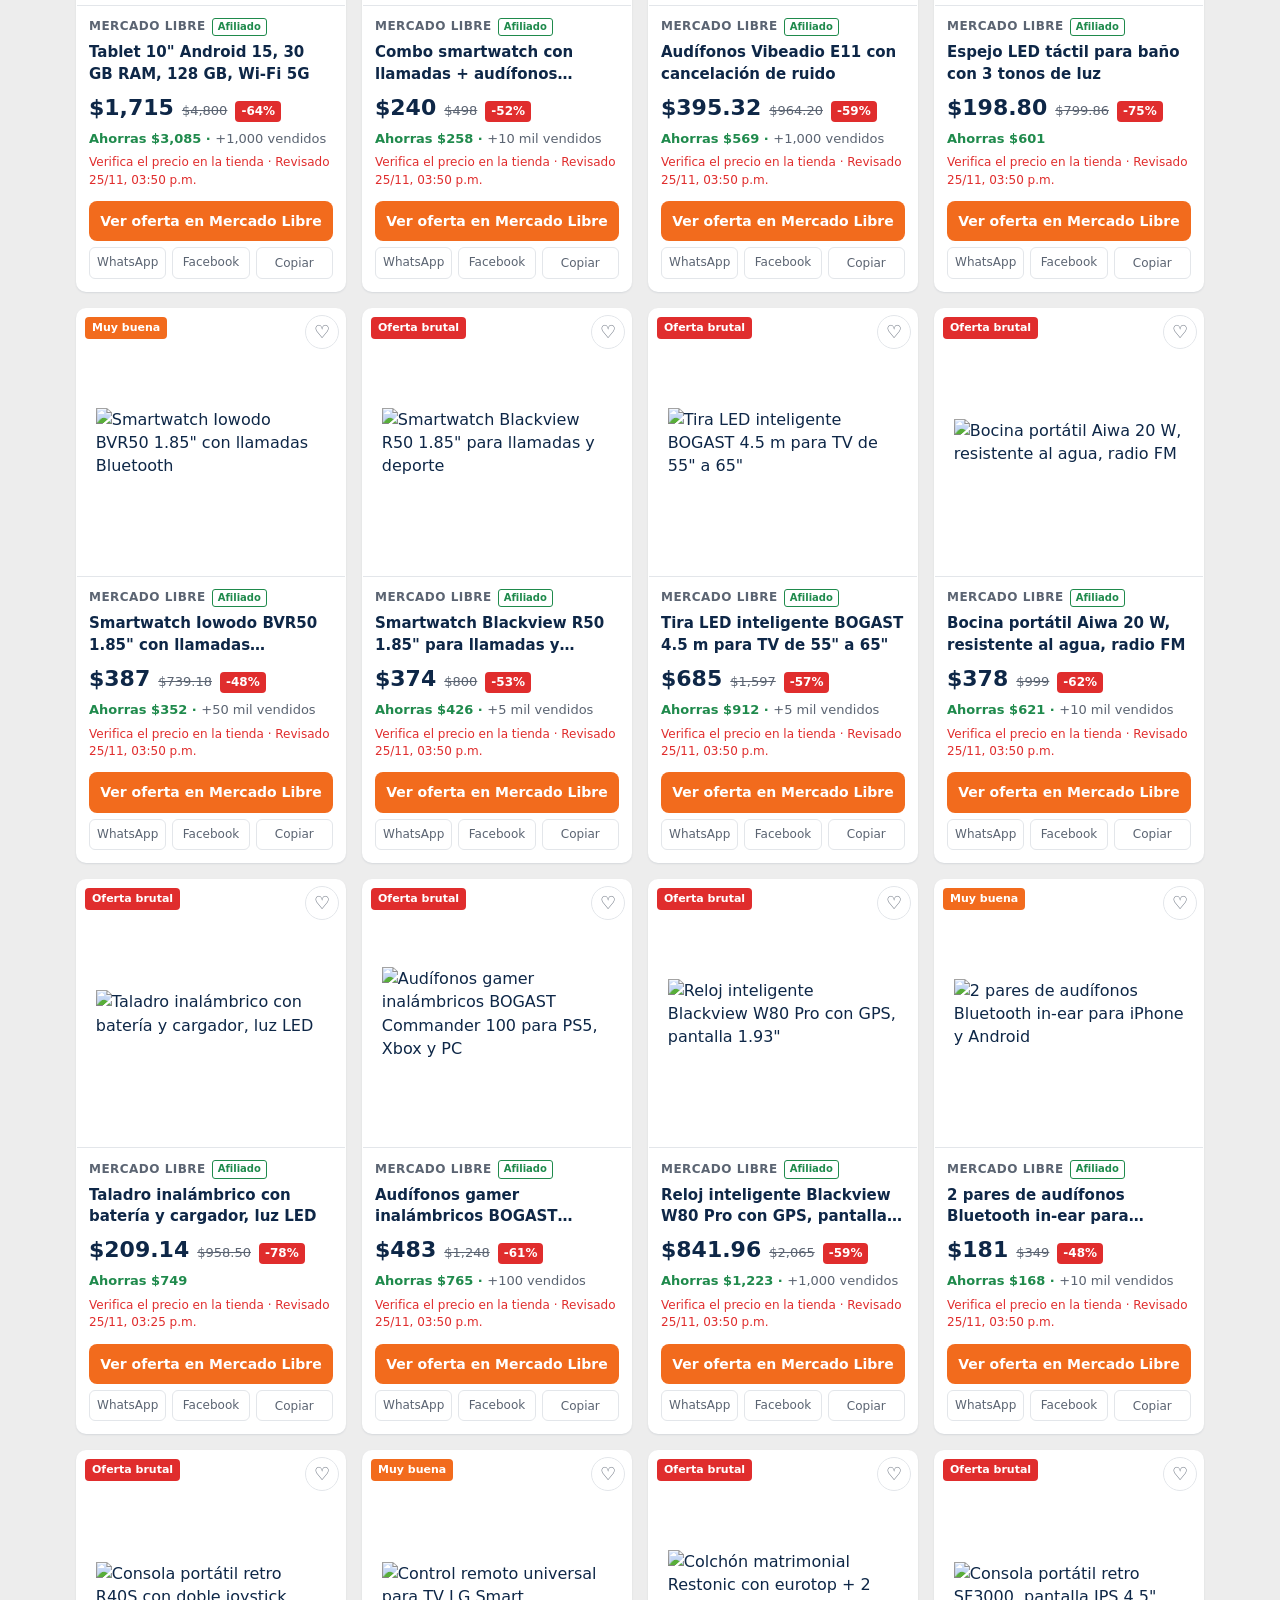
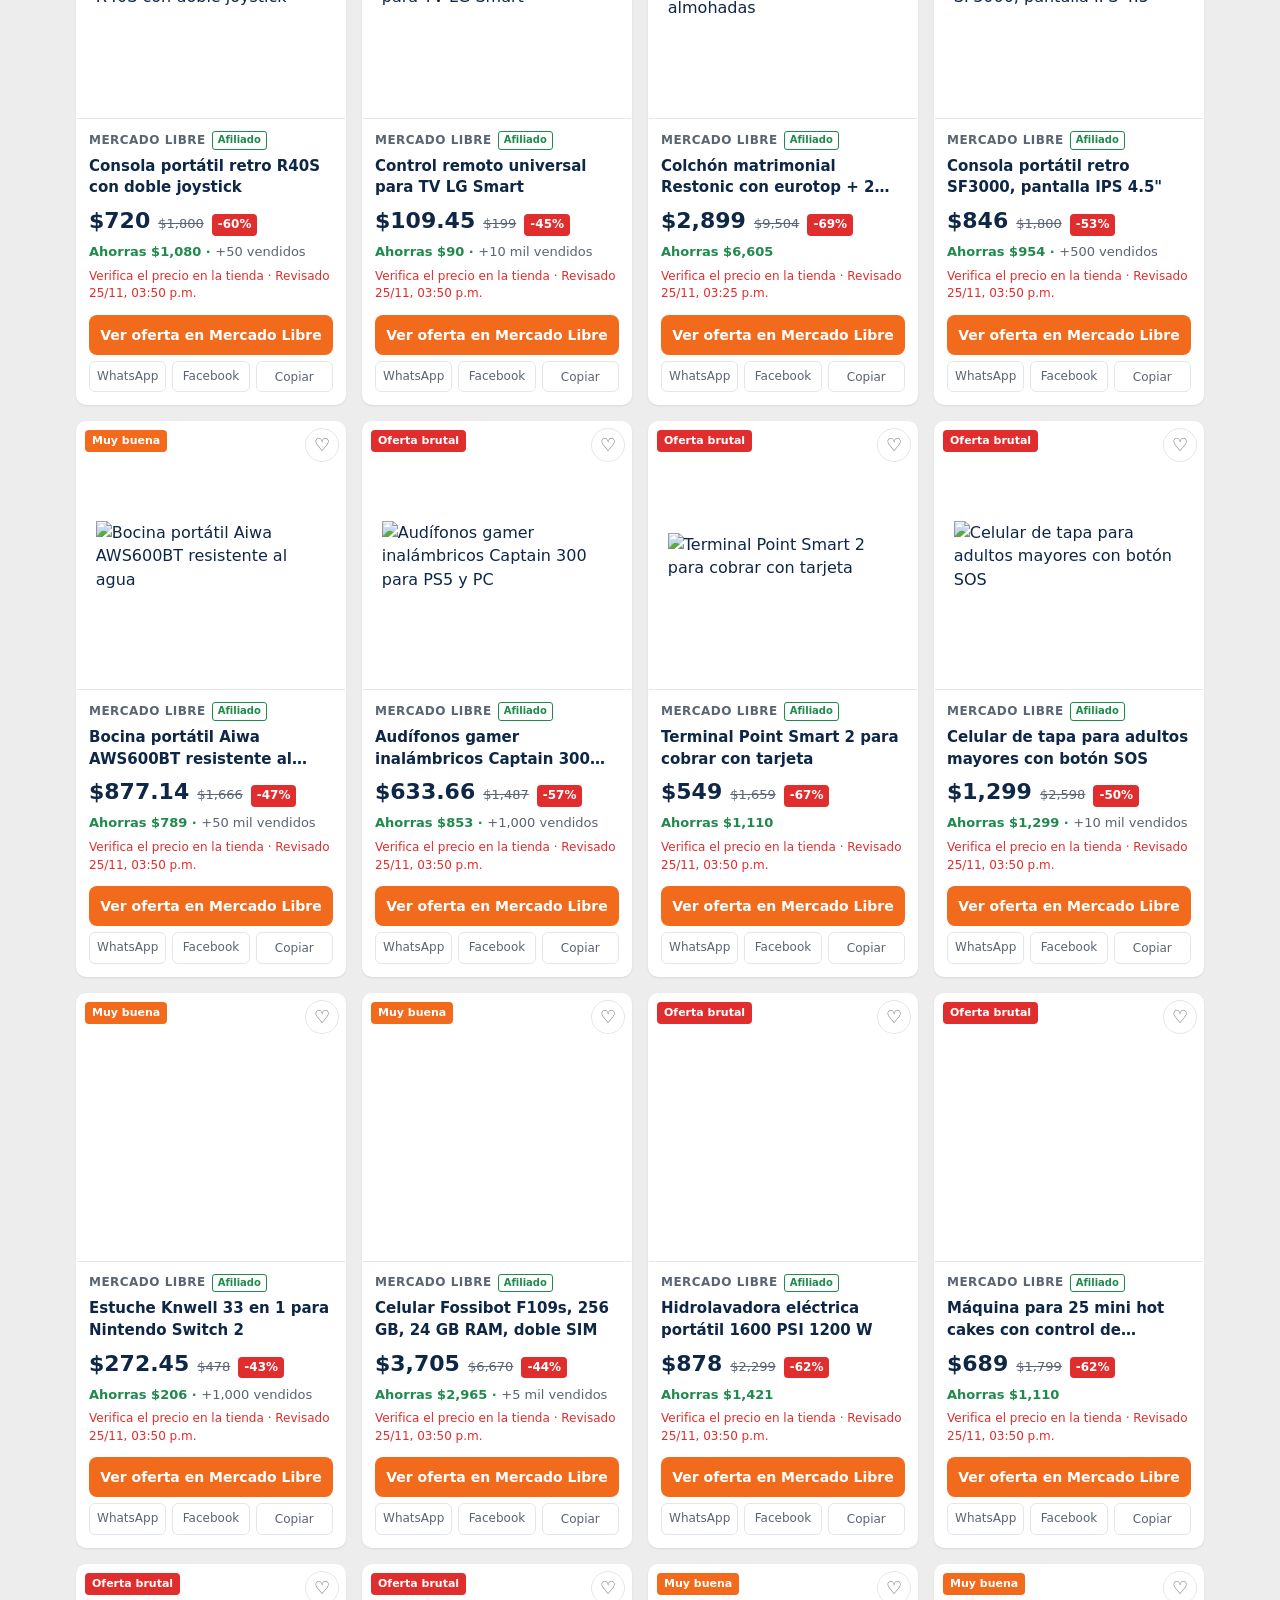
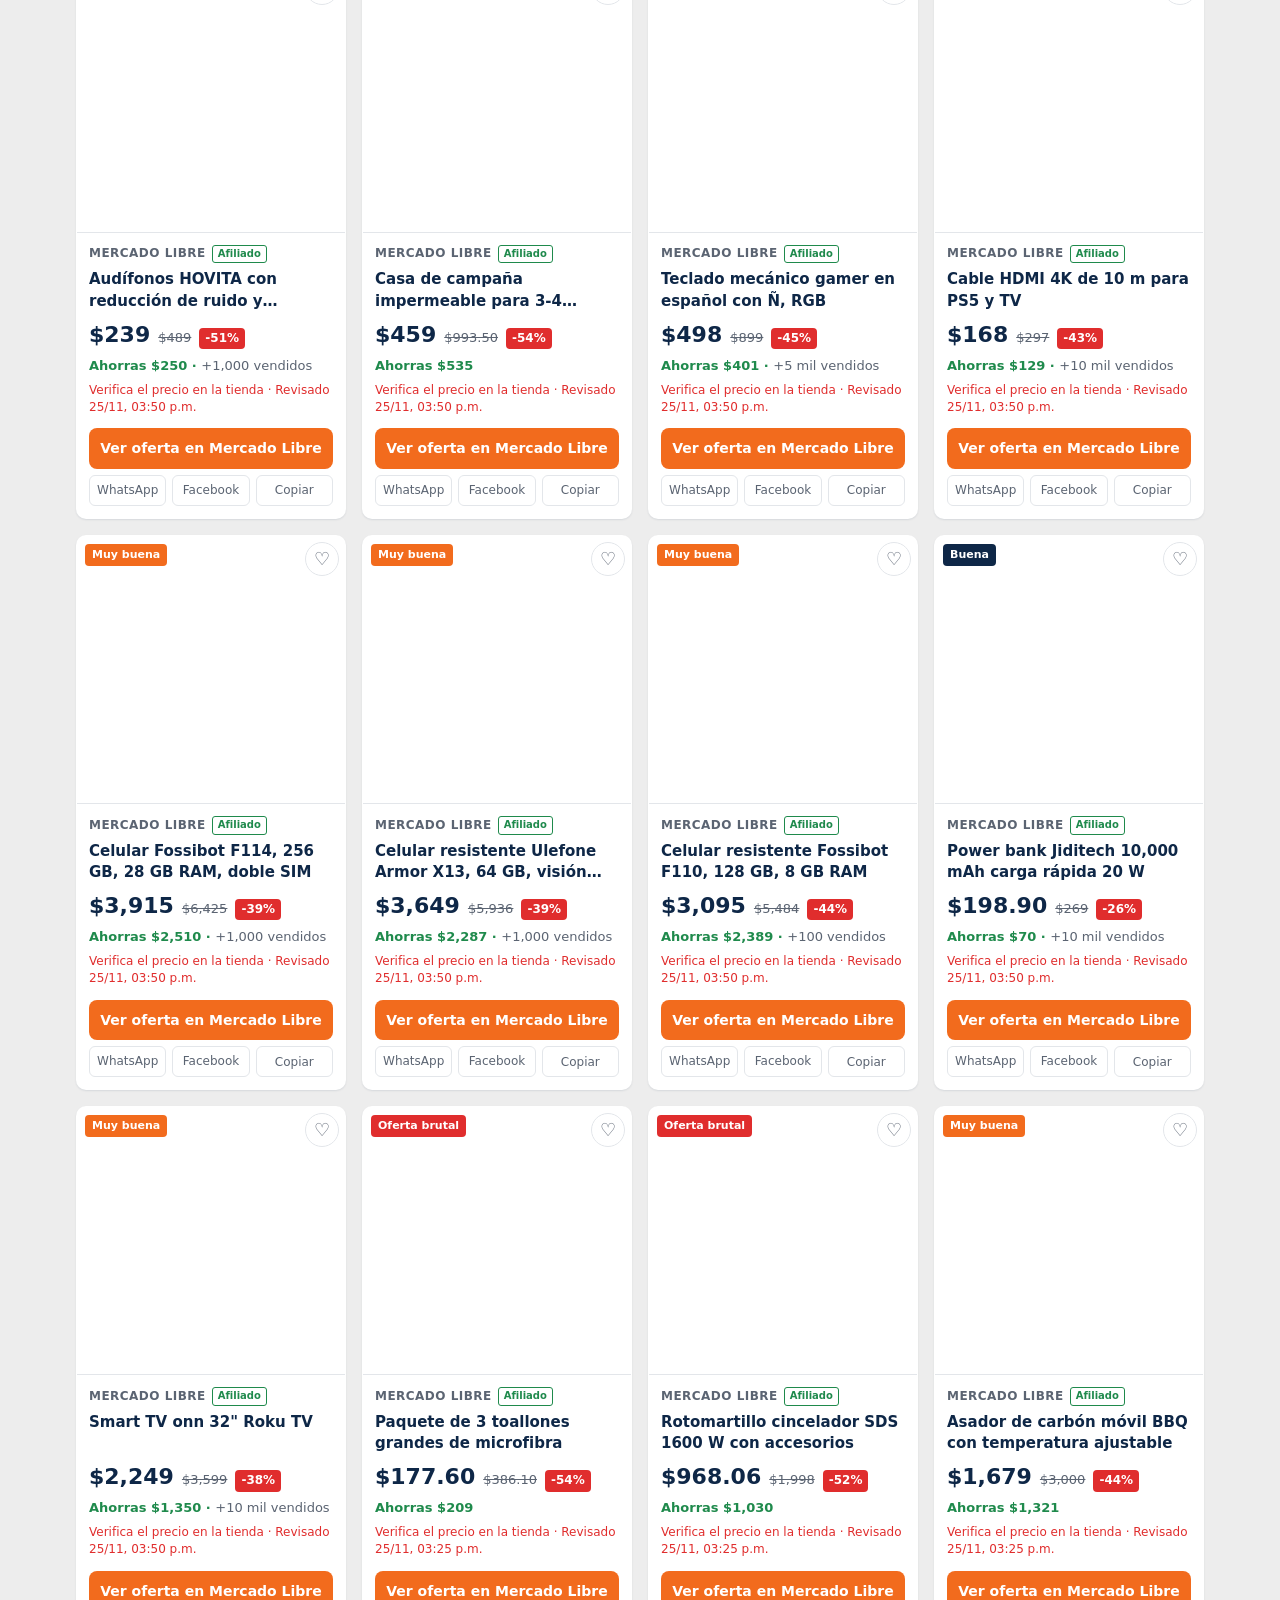
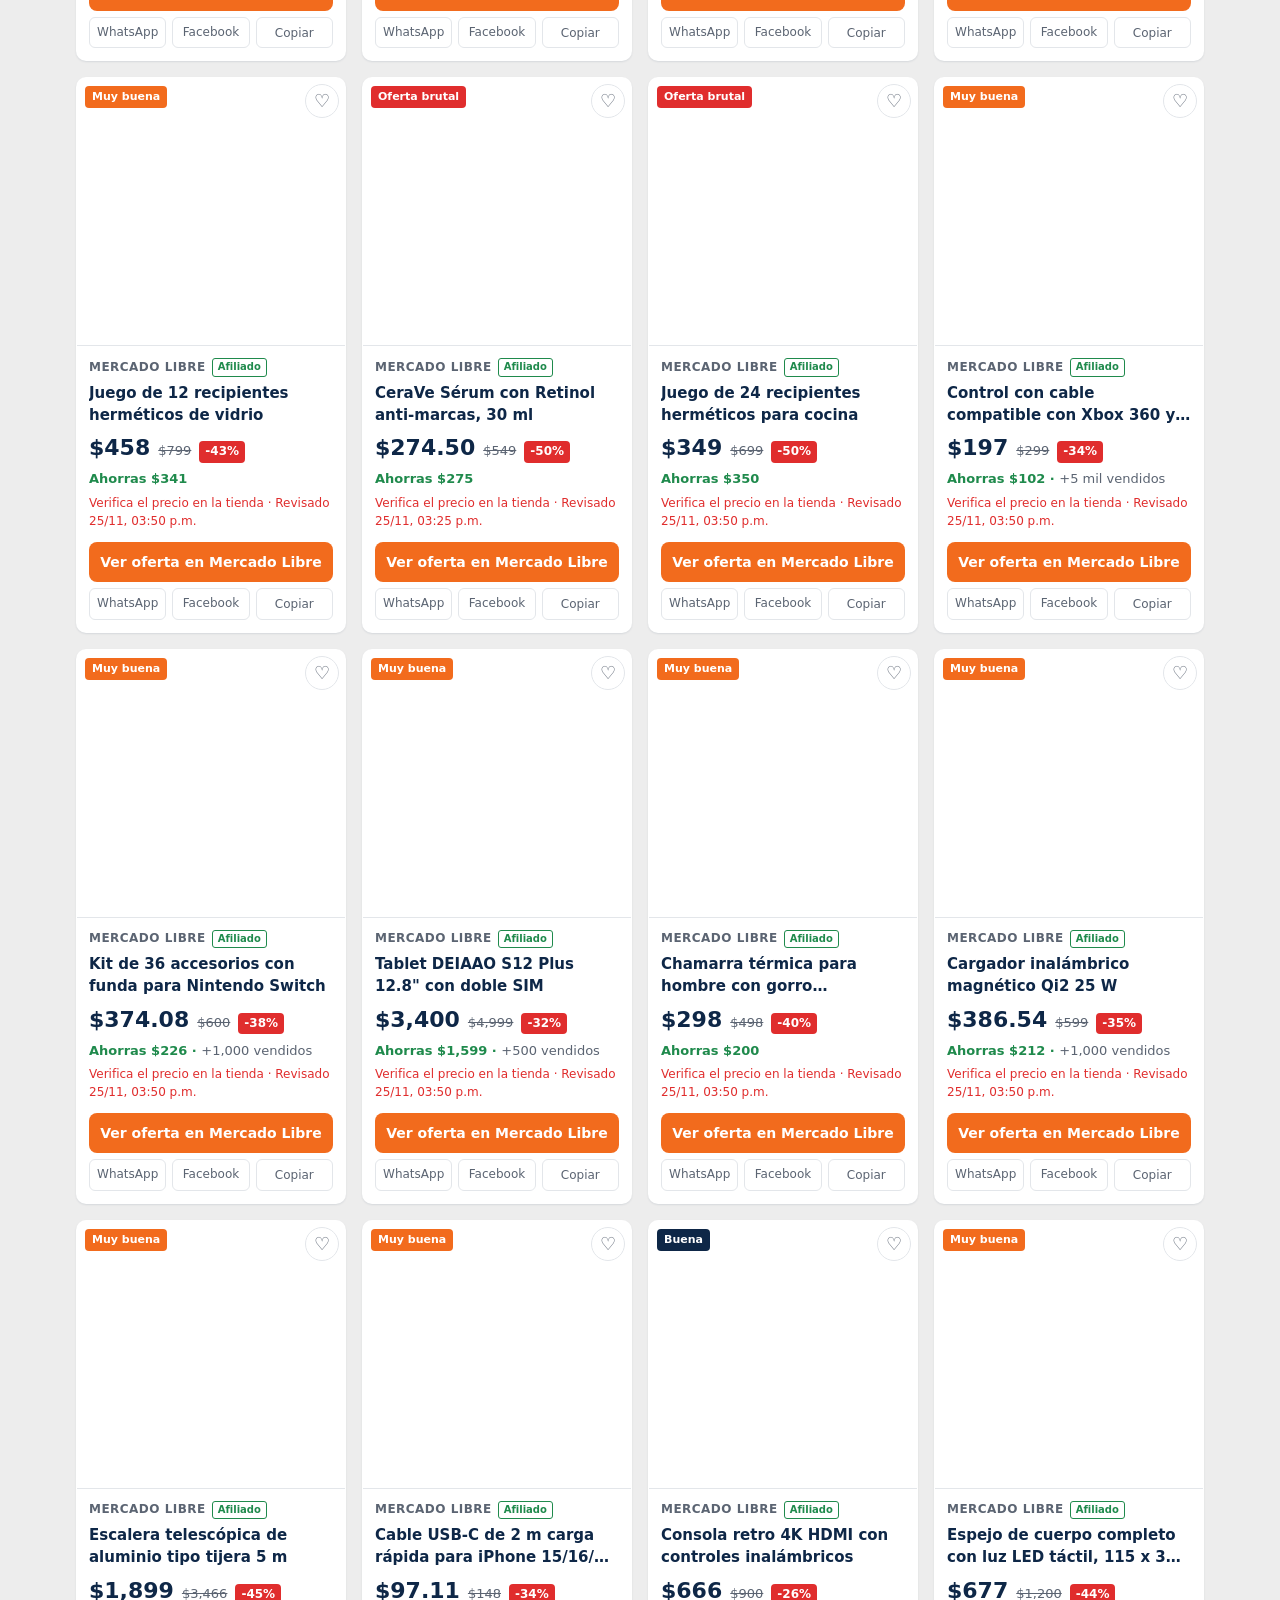
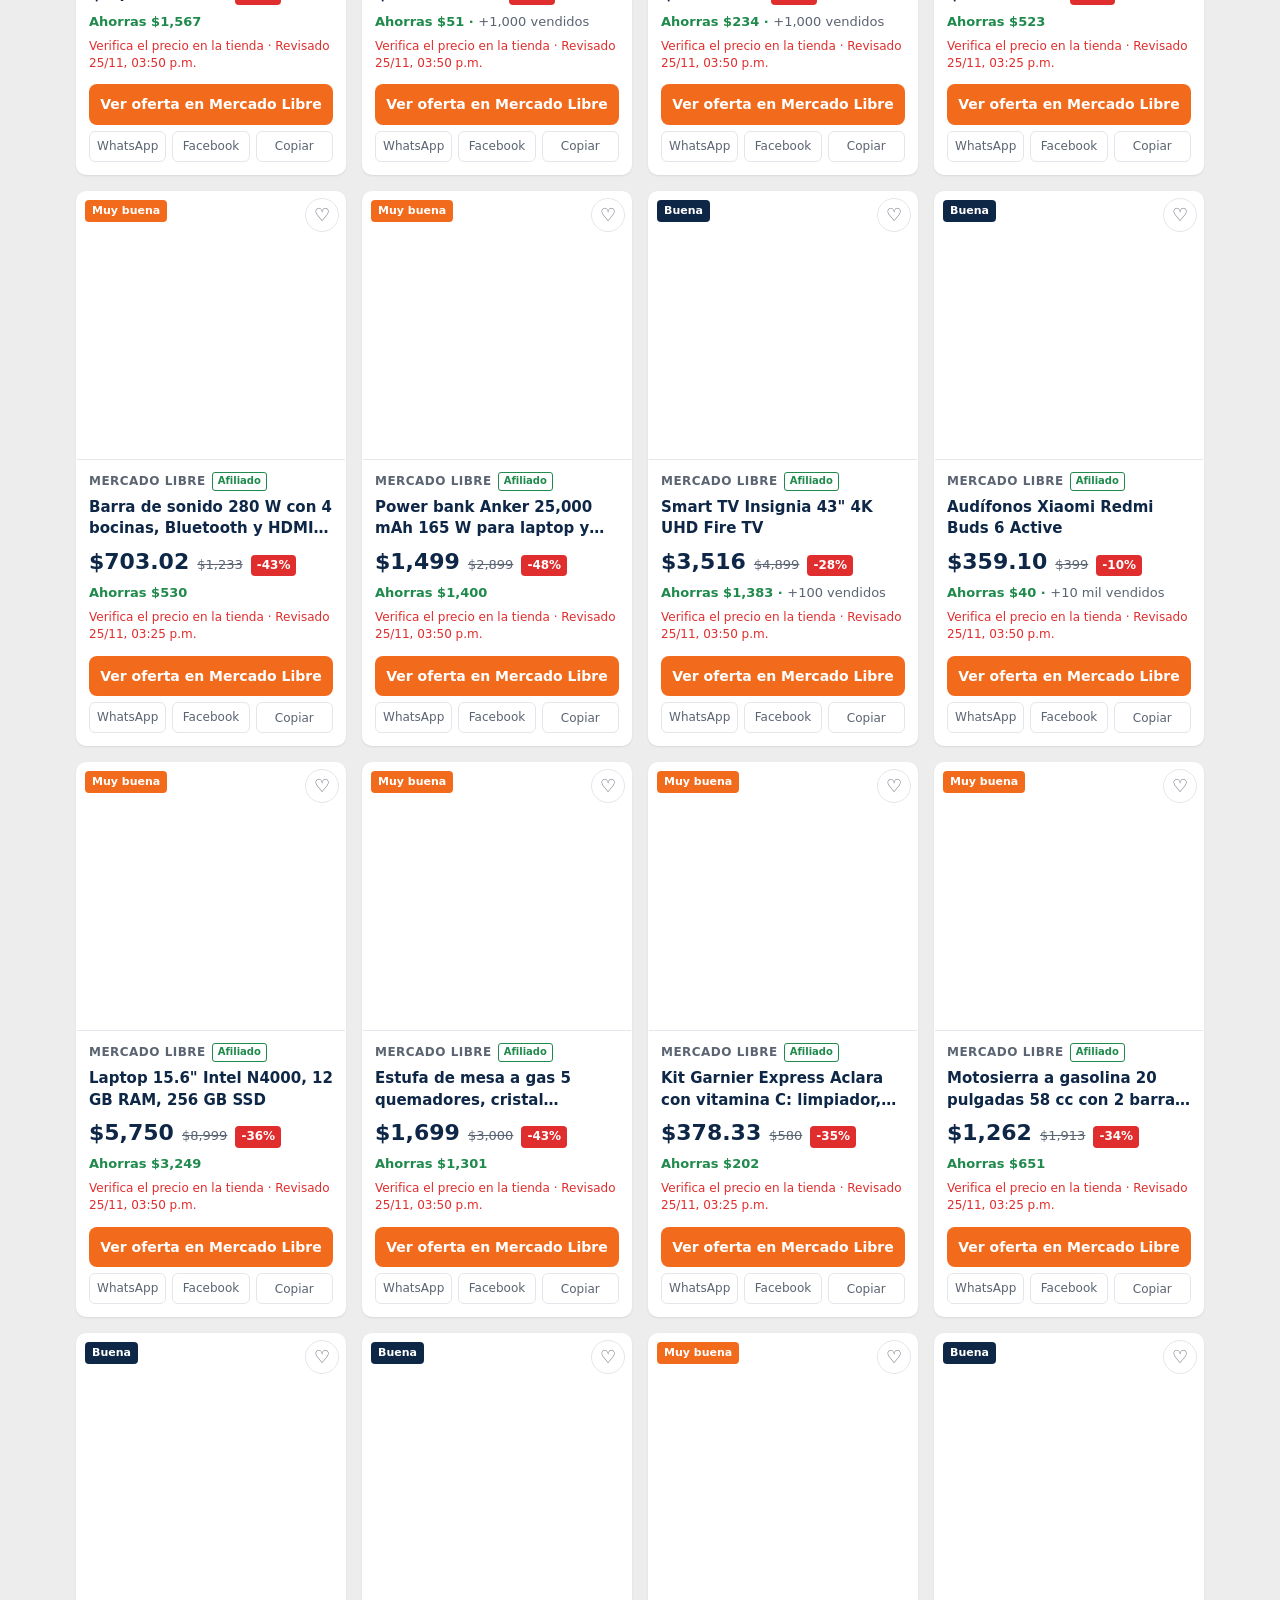
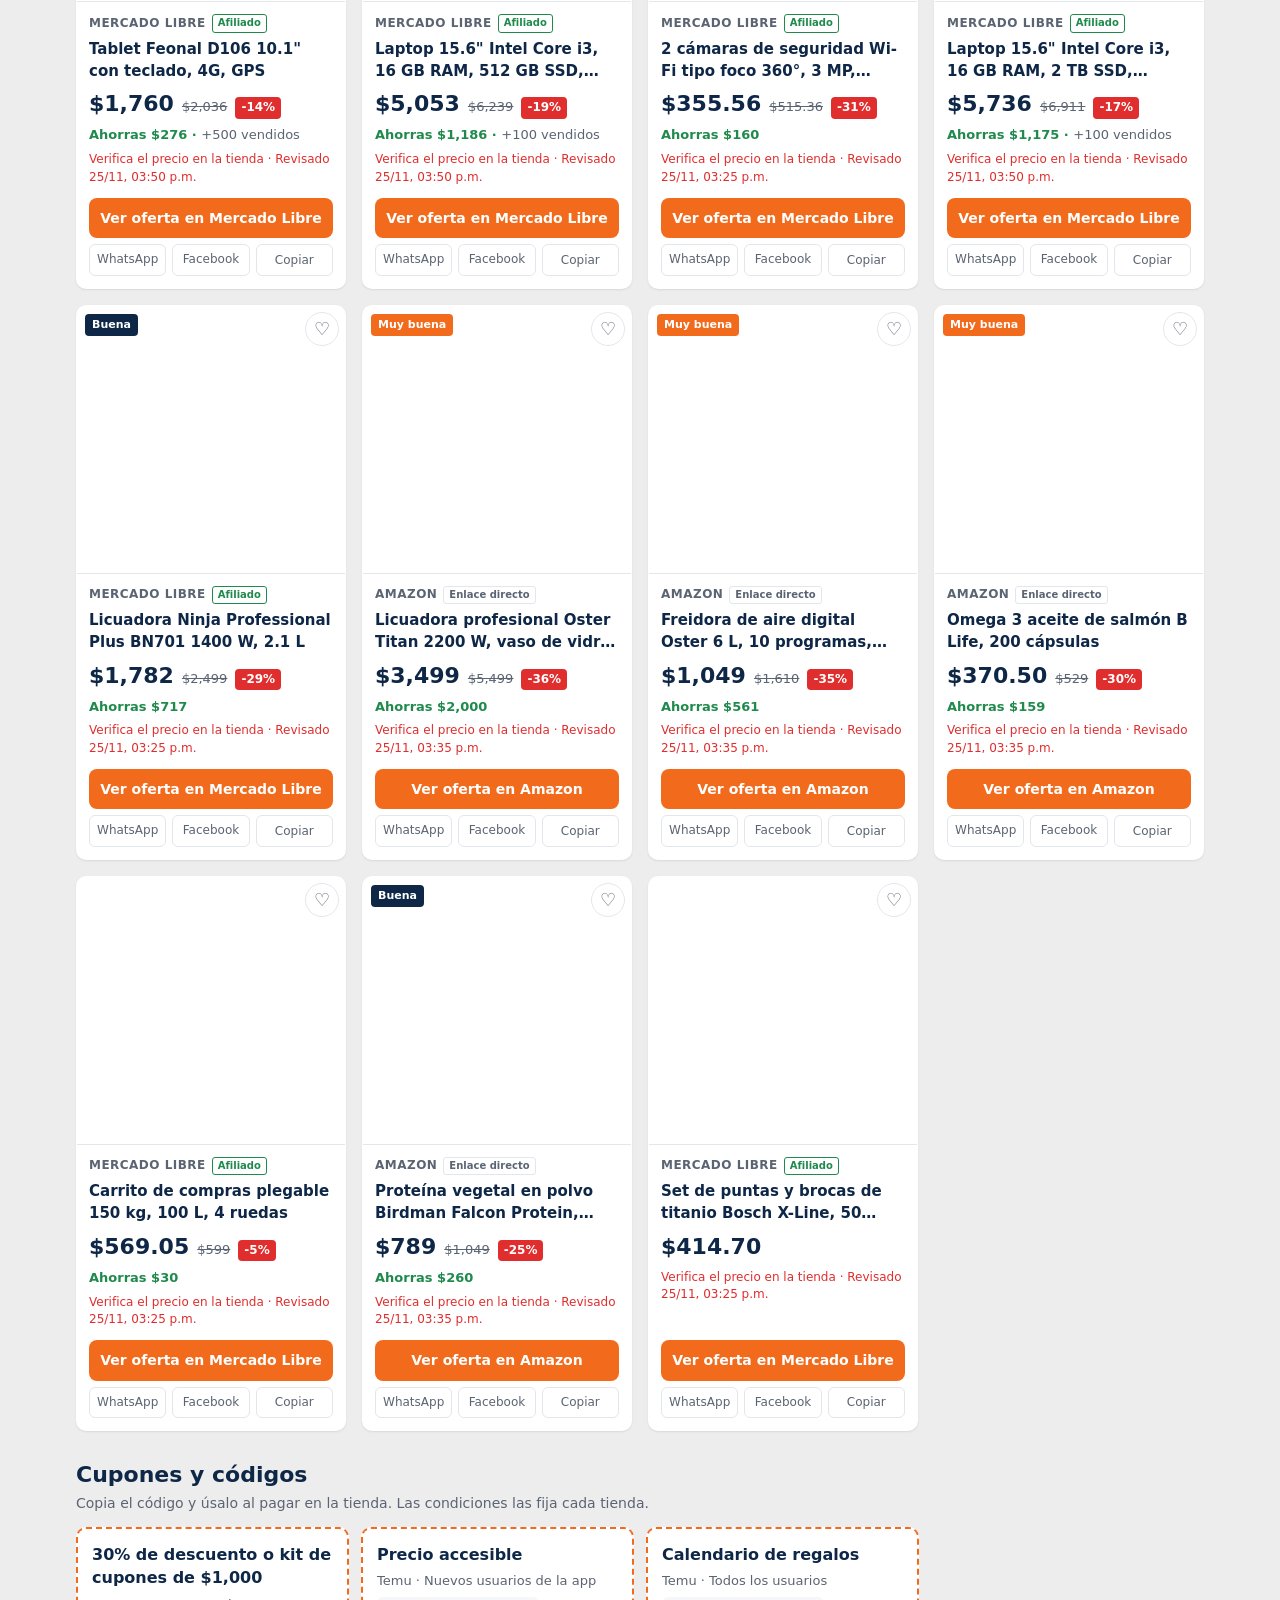
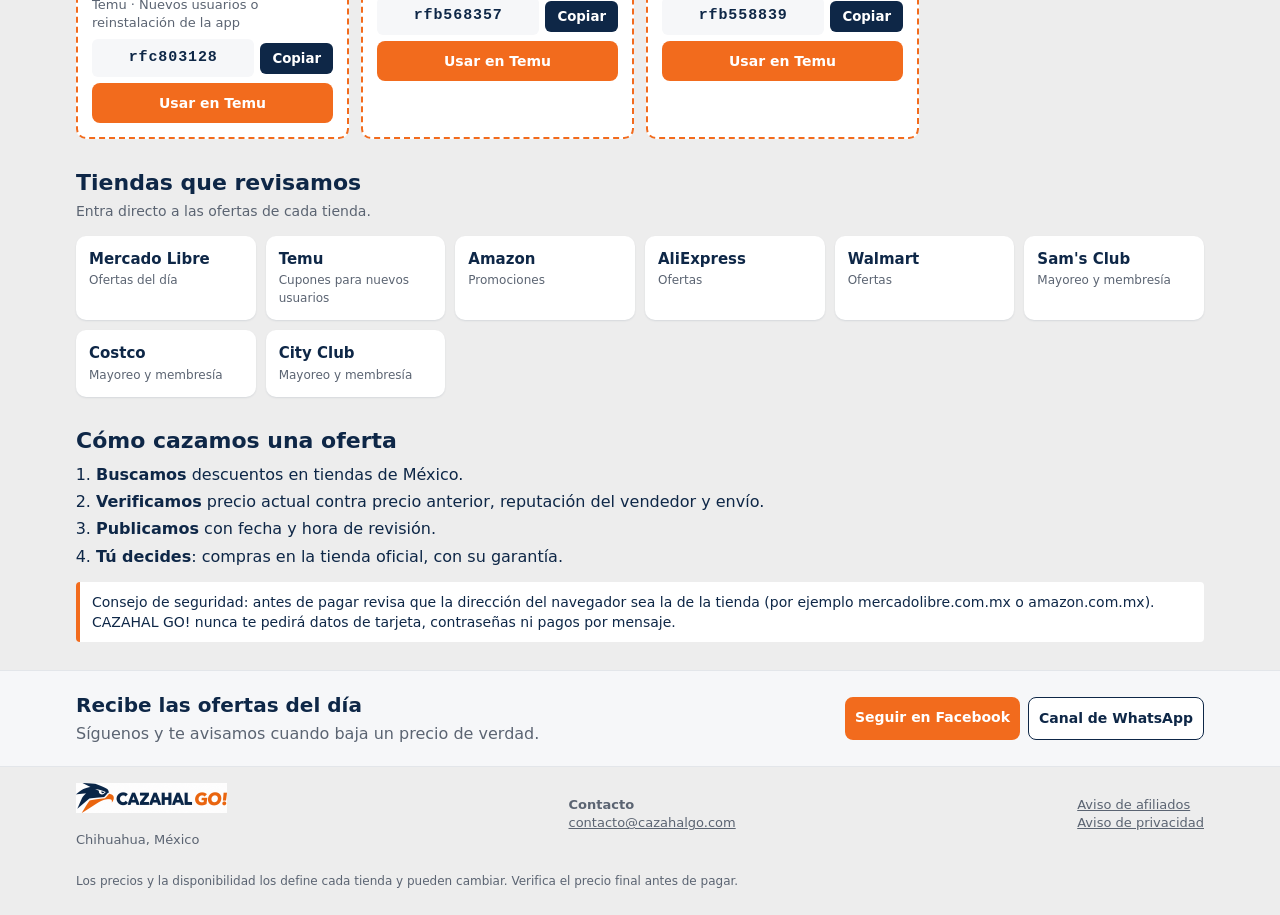
==== commit efad3c22: "Fondo gris, iconos propios en categorias y franja de confianza, sin articulos de temporada Co-Author" ====
--- a/index.html
+++ b/index.html
@@ -39,7 +39,7 @@
       <p>Cazamos descuentos reales en Mercado Libre, Amazon, Temu y más. Revisamos el precio antes de publicar y te llevamos directo a la tienda oficial.</p>
       <label class="buscar">
         <span class="sr">Buscar ofertas</span>
-        <input id="q" type="search" placeholder="¿Qué buscas? Licuadora, árbol, taladro…" autocomplete="off">
+        <input id="q" type="search" placeholder="¿Qué buscas? Laptop, audífonos, iPhone…" autocomplete="off">
       </label>
       <ul class="datos" id="datos"></ul>
     </div>
@@ -49,10 +49,10 @@
 
 <section class="confianza">
   <div class="wrap conf-in">
-    <div><strong>Precio revisado</strong><span>Cada oferta dice cuándo la verificamos.</span></div>
-    <div><strong>Tiendas oficiales</strong><span>Compras y pagas en la tienda, nunca aquí.</span></div>
-    <div><strong>Sin datos personales</strong><span>No pedimos registro ni tarjeta.</span></div>
-    <div><strong>Transparencia</strong><span>Indicamos qué enlaces nos dan comisión.</span></div>
+    <div data-i="reloj"><strong>Precio revisado</strong><span>Cada oferta dice cuándo la verificamos.</span></div>
+    <div data-i="tienda"><strong>Tiendas oficiales</strong><span>Compras y pagas en la tienda, nunca aquí.</span></div>
+    <div data-i="candado"><strong>Sin datos personales</strong><span>No pedimos registro ni tarjeta.</span></div>
+    <div data-i="ojo"><strong>Transparencia</strong><span>Indicamos qué enlaces nos dan comisión.</span></div>
   </div>
 </section>
 
@@ -130,6 +130,7 @@
   <p class="wrap nota">Los precios y la disponibilidad los define cada tienda y pueden cambiar. Verifica el precio final antes de pagar.</p>
 </footer>
 <div class="toast" id="toast" role="status" aria-live="polite"></div>
+<script src="iconos.js" defer></script>
 <script src="app.js" defer></script>
 </body>
 </html>
--- a/estilos.css
+++ b/estilos.css
@@ -15,7 +15,7 @@
 :root{--navy:#0E2747;--navy2:#16365f;--naranja:#F26B1D;--rojo:#E02D2D;--verde:#1f8a4c;--gris:#5b6472;--linea:#e3e6ea;--fondo:#f6f7f9}
 *{box-sizing:border-box}
 html{scroll-behavior:smooth}
-body{margin:0;font-family:"Segoe UI",system-ui,-apple-system,Roboto,Arial,sans-serif;color:var(--navy);background:#fff;line-height:1.45}
+body{margin:0;font-family:"Segoe UI",system-ui,-apple-system,Roboto,Arial,sans-serif;color:var(--navy);background:#ededed;line-height:1.45}
 a{color:var(--navy)}
 .sr{position:absolute;width:1px;height:1px;overflow:hidden;clip:rect(0 0 0 0)}
 .wrap{max-width:1160px;margin:0 auto;padding:0 16px}
@@ -29,7 +29,9 @@
 .buscar input:focus{border-color:var(--naranja)}
 .confianza{background:var(--navy);color:#fff}
 .conf-in{display:grid;grid-template-columns:repeat(4,1fr);gap:12px;padding:12px 16px}
-.conf-in div{display:flex;flex-direction:column;font-size:13px}
+.conf-in div{display:grid;grid-template-columns:auto 1fr;column-gap:10px;align-items:center;font-size:13px}
+.conf-in div .ico{grid-row:span 2;width:40px;height:40px;border-radius:50%;background:rgba(255,255,255,.1);color:#ffb37f;display:flex;align-items:center;justify-content:center}
+.conf-in div .ico svg{width:22px;height:22px}
 .conf-in strong{font-size:14px;color:#fff}
 .conf-in span{color:#c9d3e0}
 .barra{display:flex;justify-content:space-between;align-items:center;flex-wrap:wrap;gap:10px;margin:18px 0 6px}
@@ -103,11 +105,22 @@
 @media (max-width:560px){.grid{grid-template-columns:repeat(2,1fr);gap:10px}.precio{font-size:18px}.oferta h3{font-size:14px}.logo img{height:30px}.masc{display:none}.orden{width:100%;flex-wrap:wrap}.compartir{flex-wrap:wrap}}
 .vend{color:var(--gris);font-weight:400}
 .cats{display:flex;gap:8px;overflow-x:auto;padding:16px 0 4px;scrollbar-width:thin}
-.cats button{flex:0 0 auto;border:1px solid var(--linea);background:#fff;color:var(--navy);padding:9px 14px;border-radius:10px;font:inherit;font-weight:600;font-size:14px;cursor:pointer;white-space:nowrap}
-.cats button span{color:var(--gris);font-weight:400;font-size:12px;margin-left:2px}
-.cats button:hover{border-color:var(--naranja)}
-.cats button[aria-pressed="true"]{background:var(--naranja);border-color:var(--naranja);color:#fff}
-.cats button[aria-pressed="true"] span{color:#fff}
+.cats button{flex:0 0 auto;display:flex;flex-direction:column;align-items:center;gap:6px;min-width:92px;border:0;background:transparent;color:var(--navy);padding:6px 4px;font:inherit;font-size:13px;cursor:pointer;white-space:nowrap}
+.cats .ico{width:58px;height:58px;border-radius:50%;background:#fff;box-shadow:0 1px 3px rgba(14,39,71,.12);display:flex;align-items:center;justify-content:center;color:#5b6b80;transition:color .15s,box-shadow .15s}
+.cats button b{font-weight:600}
+.cats button span{color:var(--gris);font-weight:400;font-size:11px;margin-top:-4px}
+.cats button:hover .ico{color:var(--naranja);box-shadow:0 2px 8px rgba(14,39,71,.18)}
+.cats button[aria-pressed="true"] .ico{background:var(--naranja);color:#fff}
+.cats button[aria-pressed="true"] b{color:var(--naranja)}
+
 .hero-in{padding:22px 16px 18px}
 .hero h1{font-size:40px}
 .masc{width:160px}
+
+/* Fondo gris: secciones blancas tipo tarjeta */
+.barra{background:#fff;border-radius:10px;padding:10px 14px;box-shadow:0 1px 2px rgba(14,39,71,.08)}
+.cupon,.tiendas a{background:#fff}
+.tiendas a{border-color:transparent;box-shadow:0 1px 2px rgba(14,39,71,.1)}
+.consejo{background:#fff}
+.oferta{border-color:transparent;box-shadow:0 1px 2px rgba(14,39,71,.1)}
+.oferta:hover{box-shadow:0 6px 18px rgba(14,39,71,.16)}
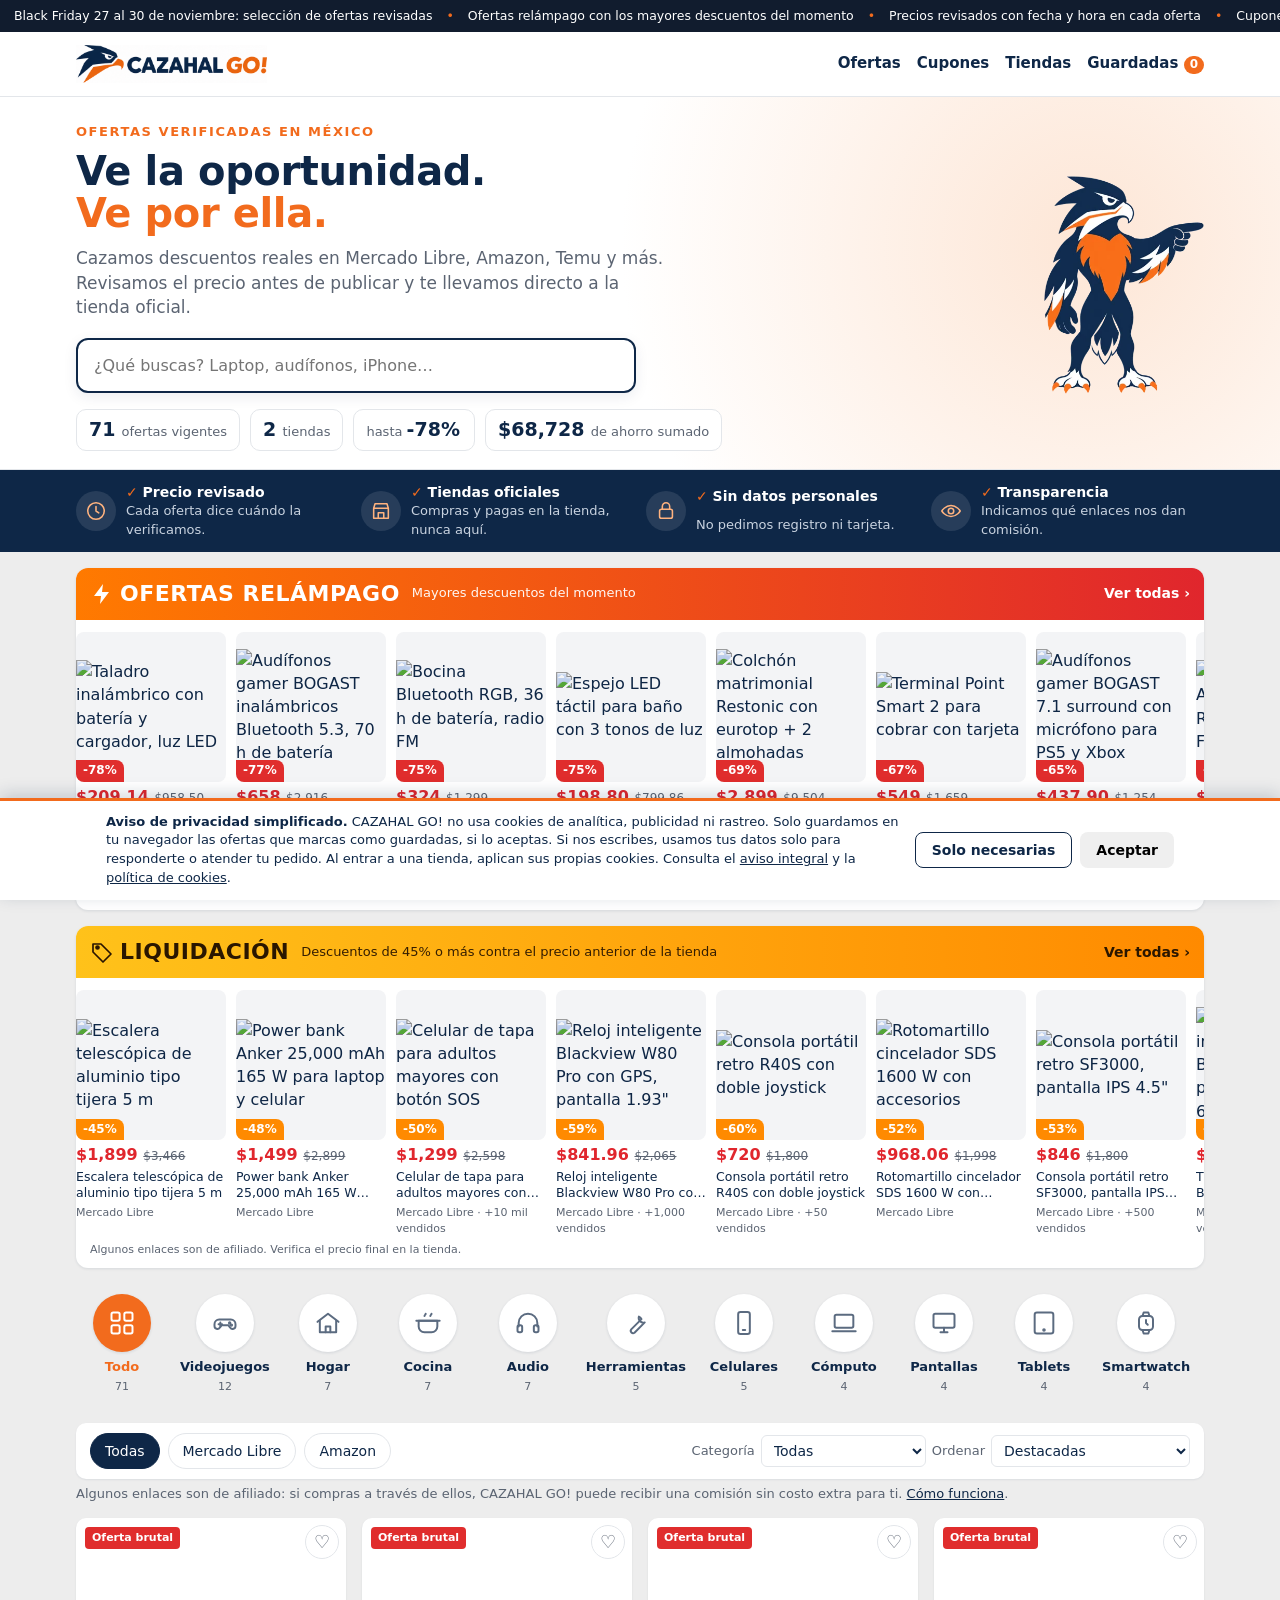
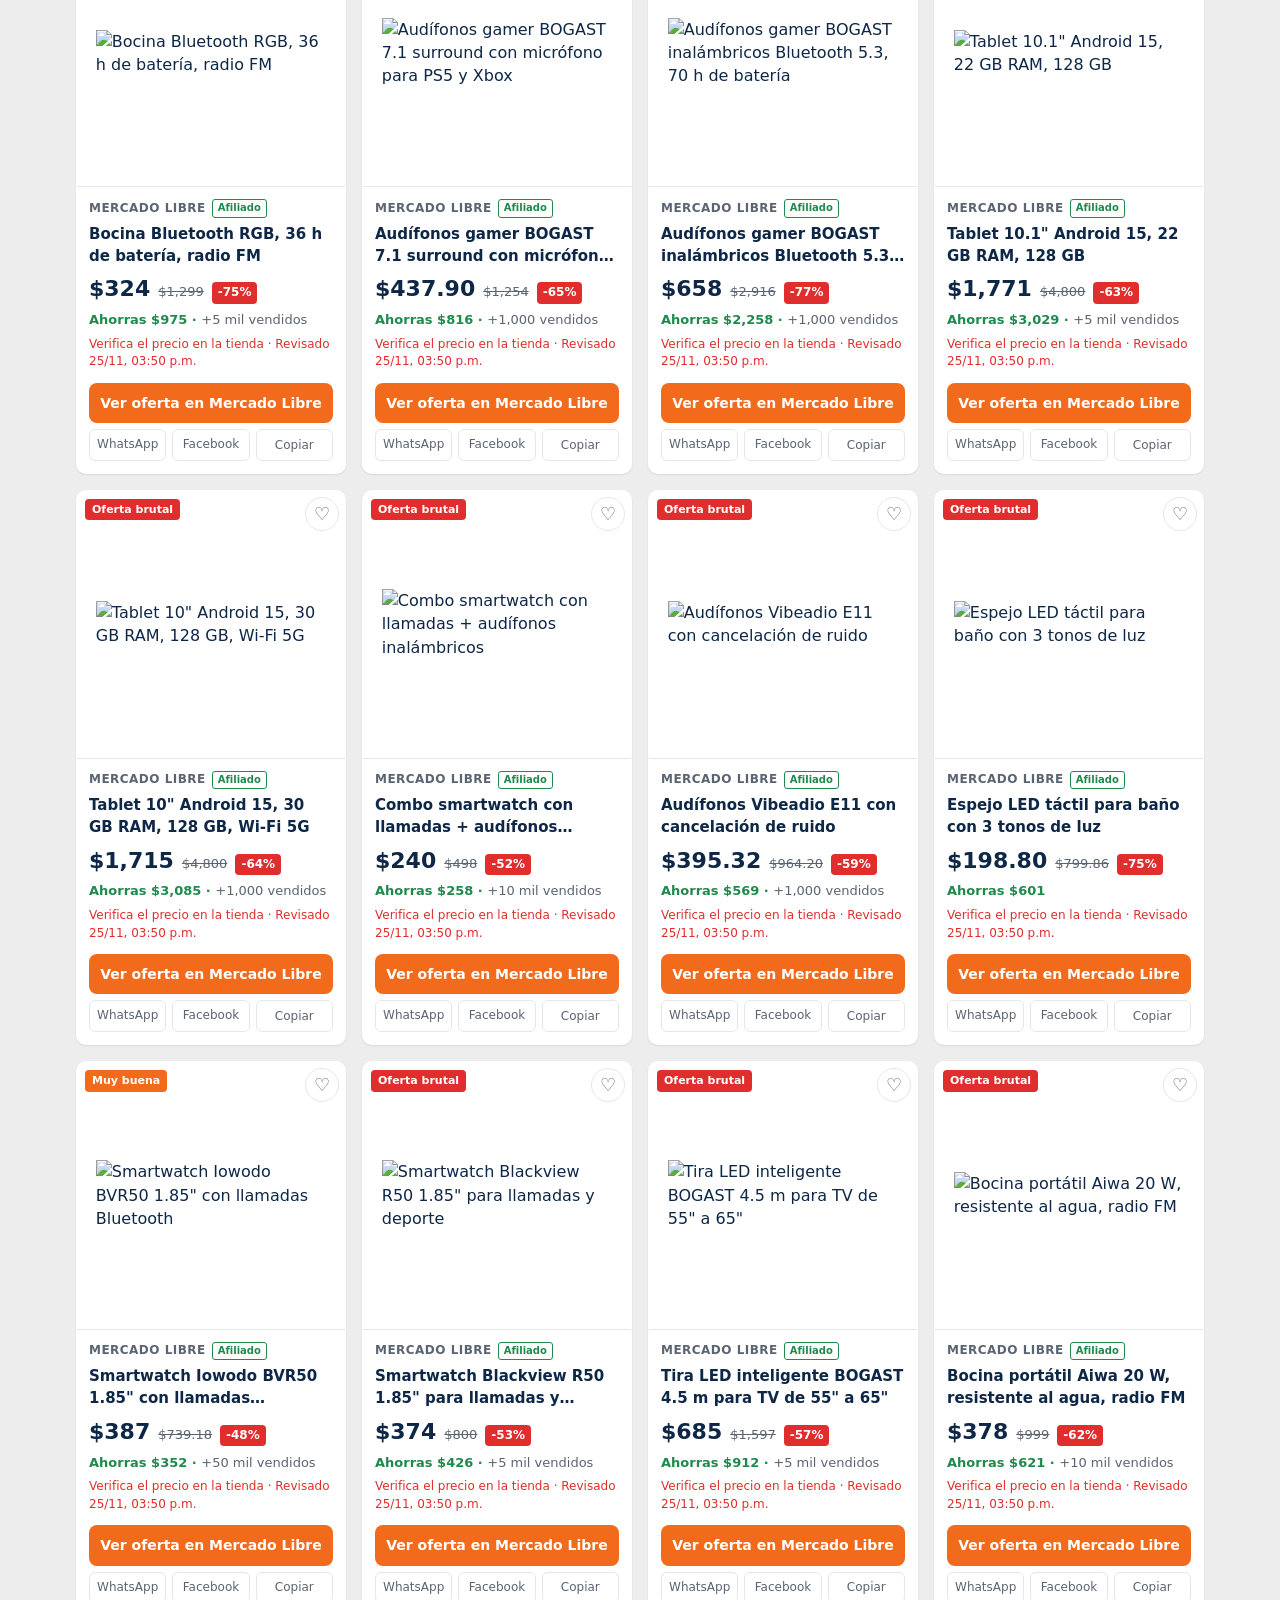
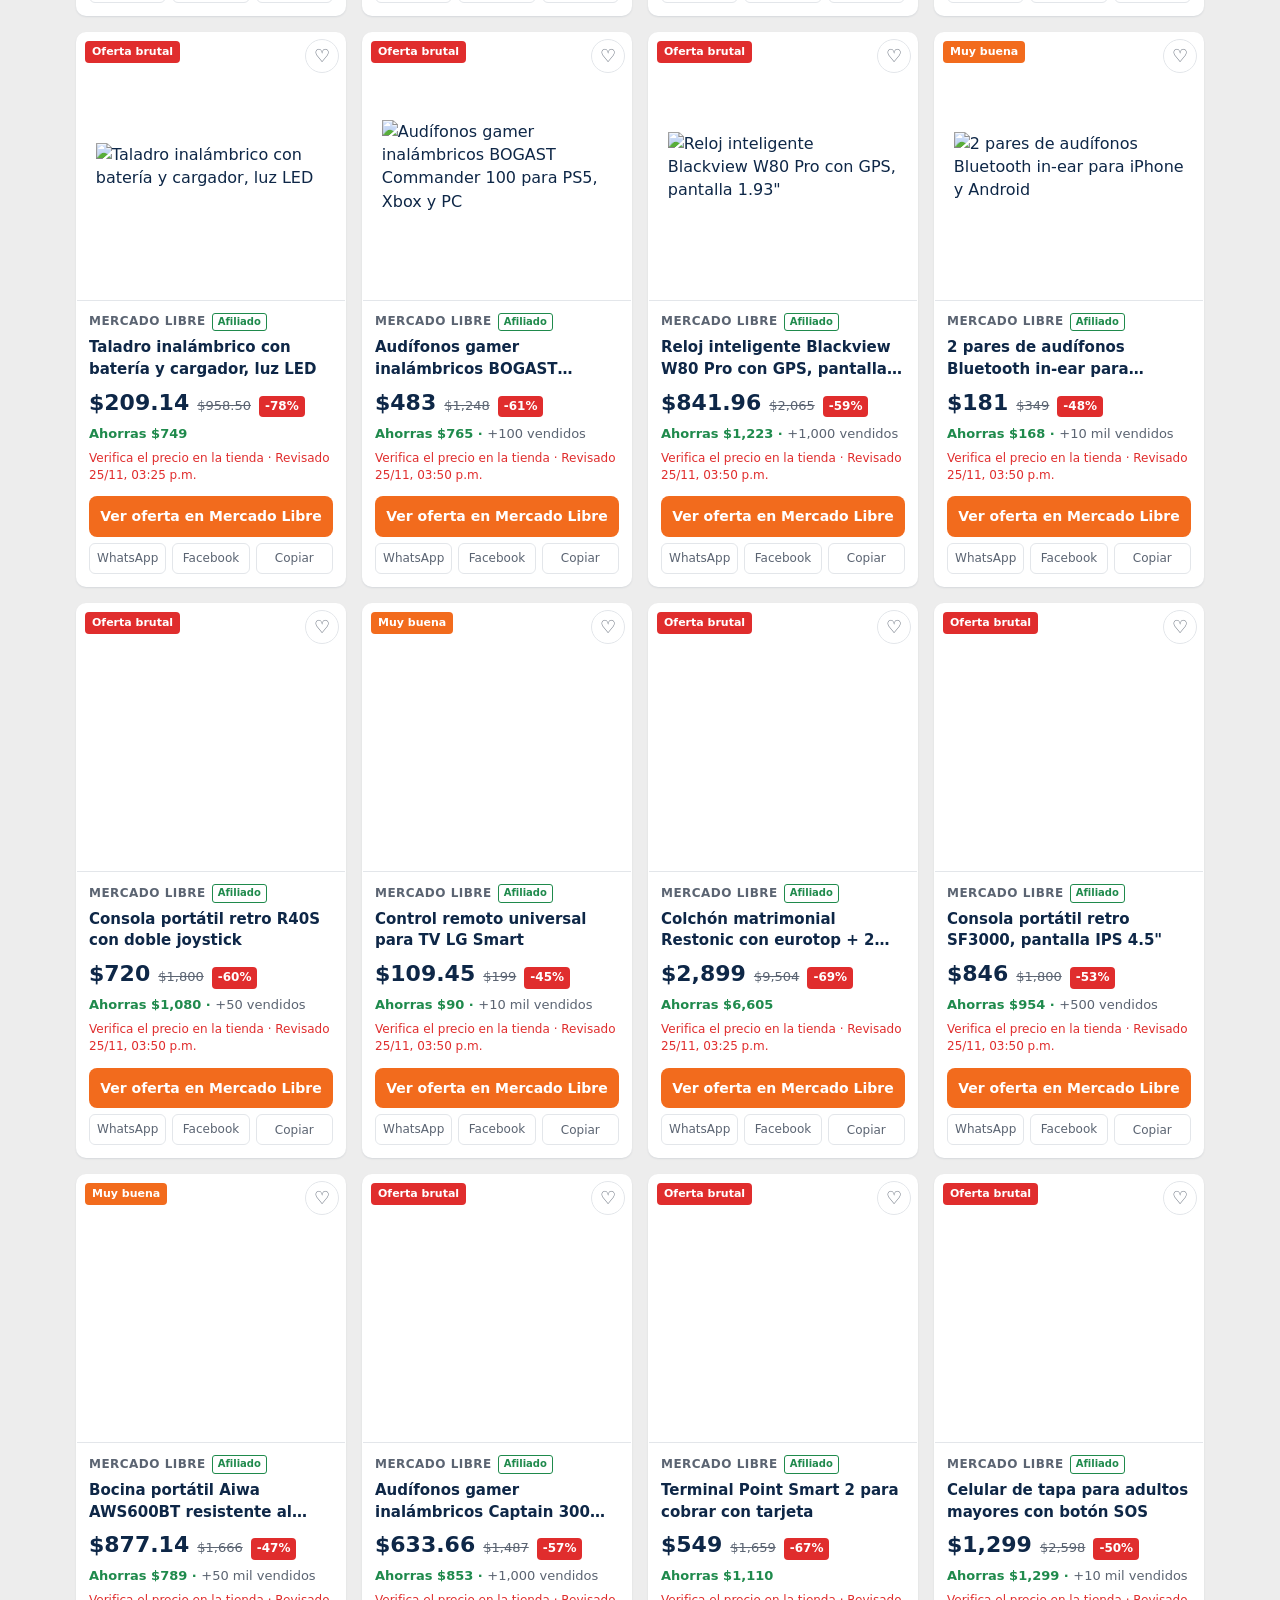
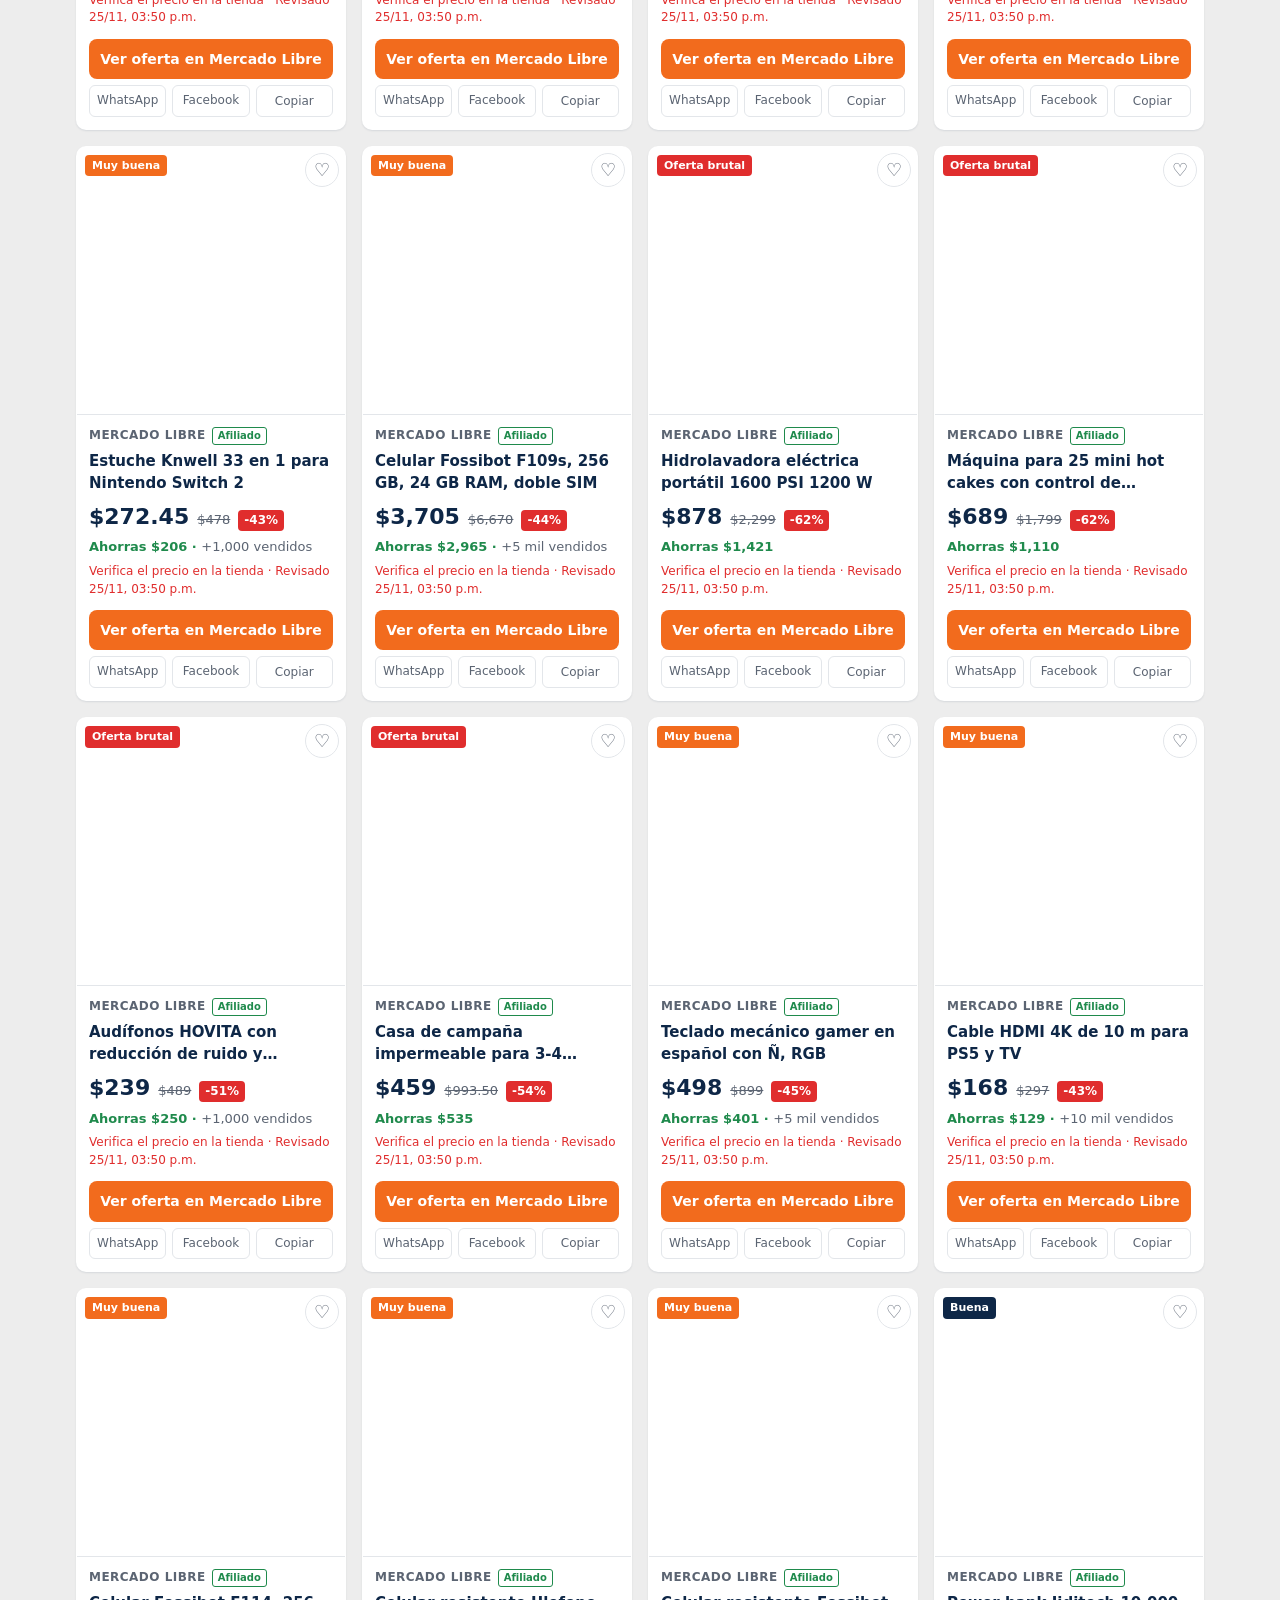
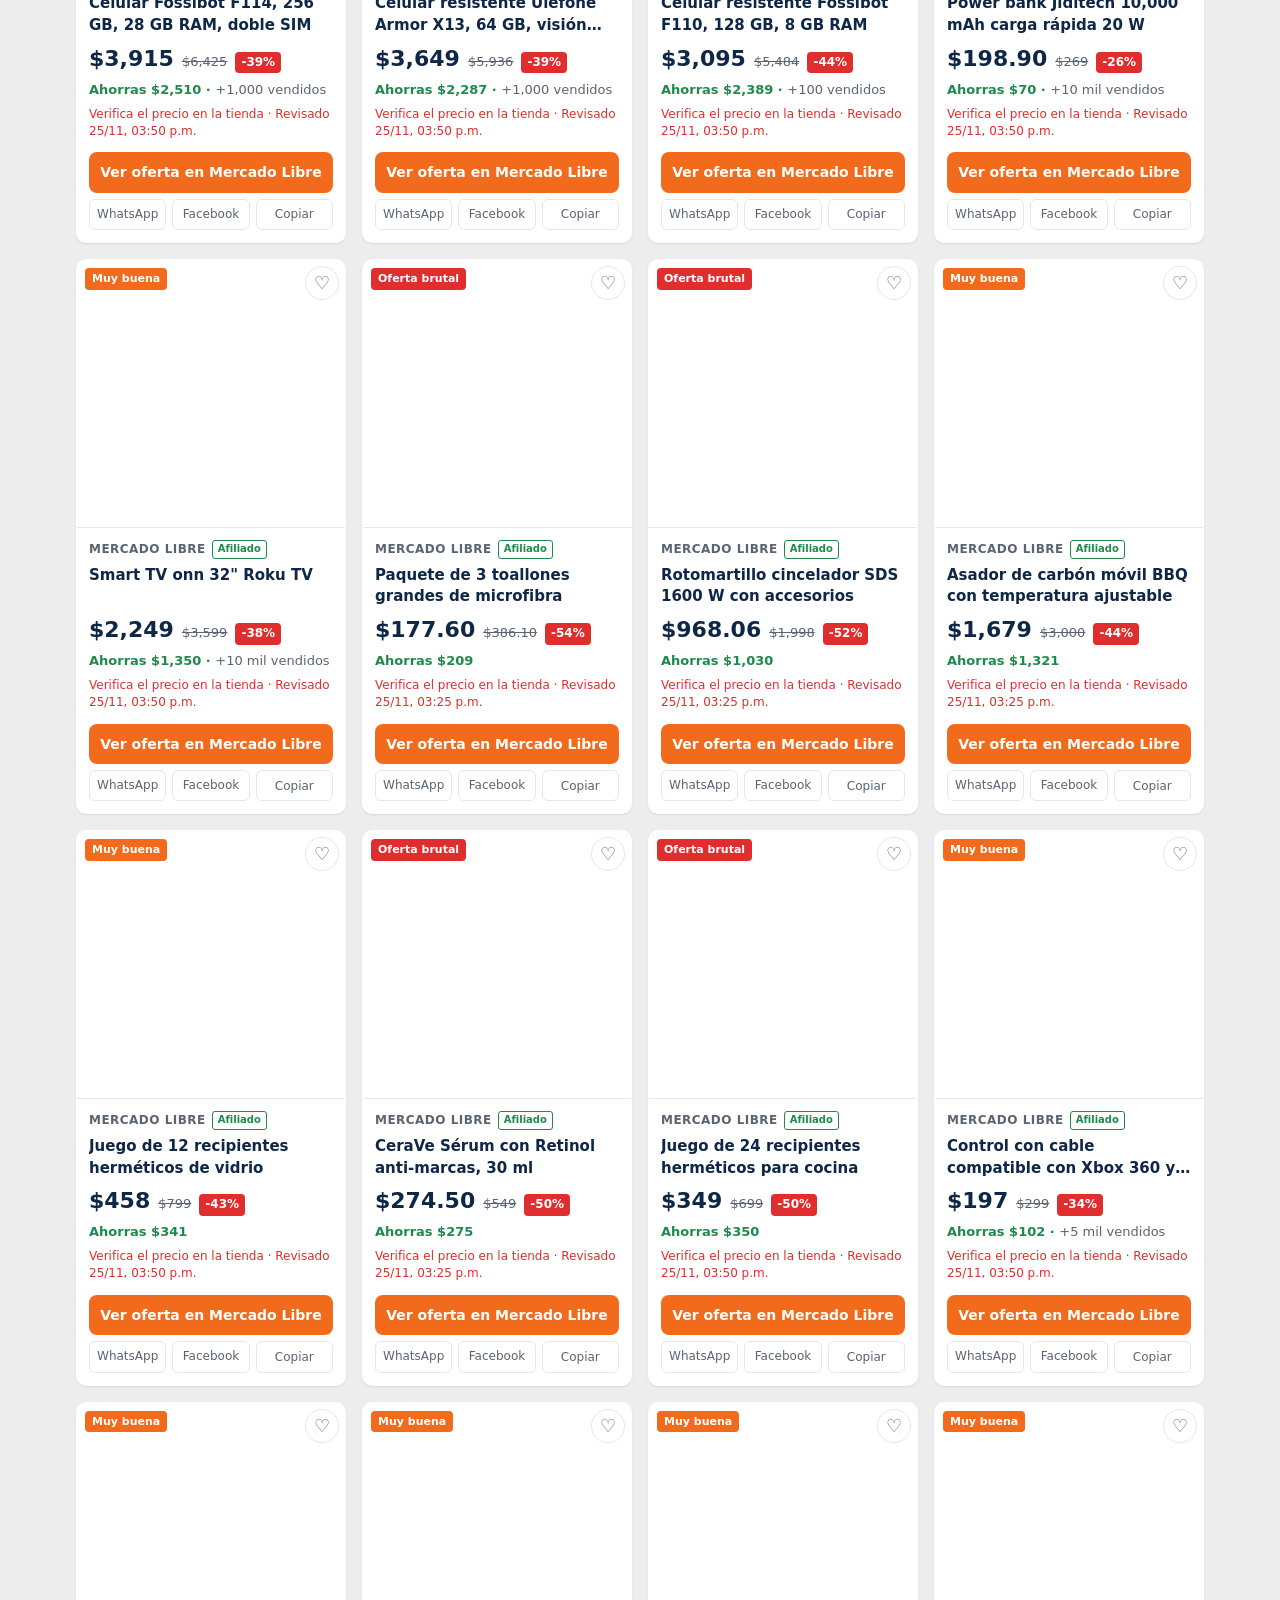
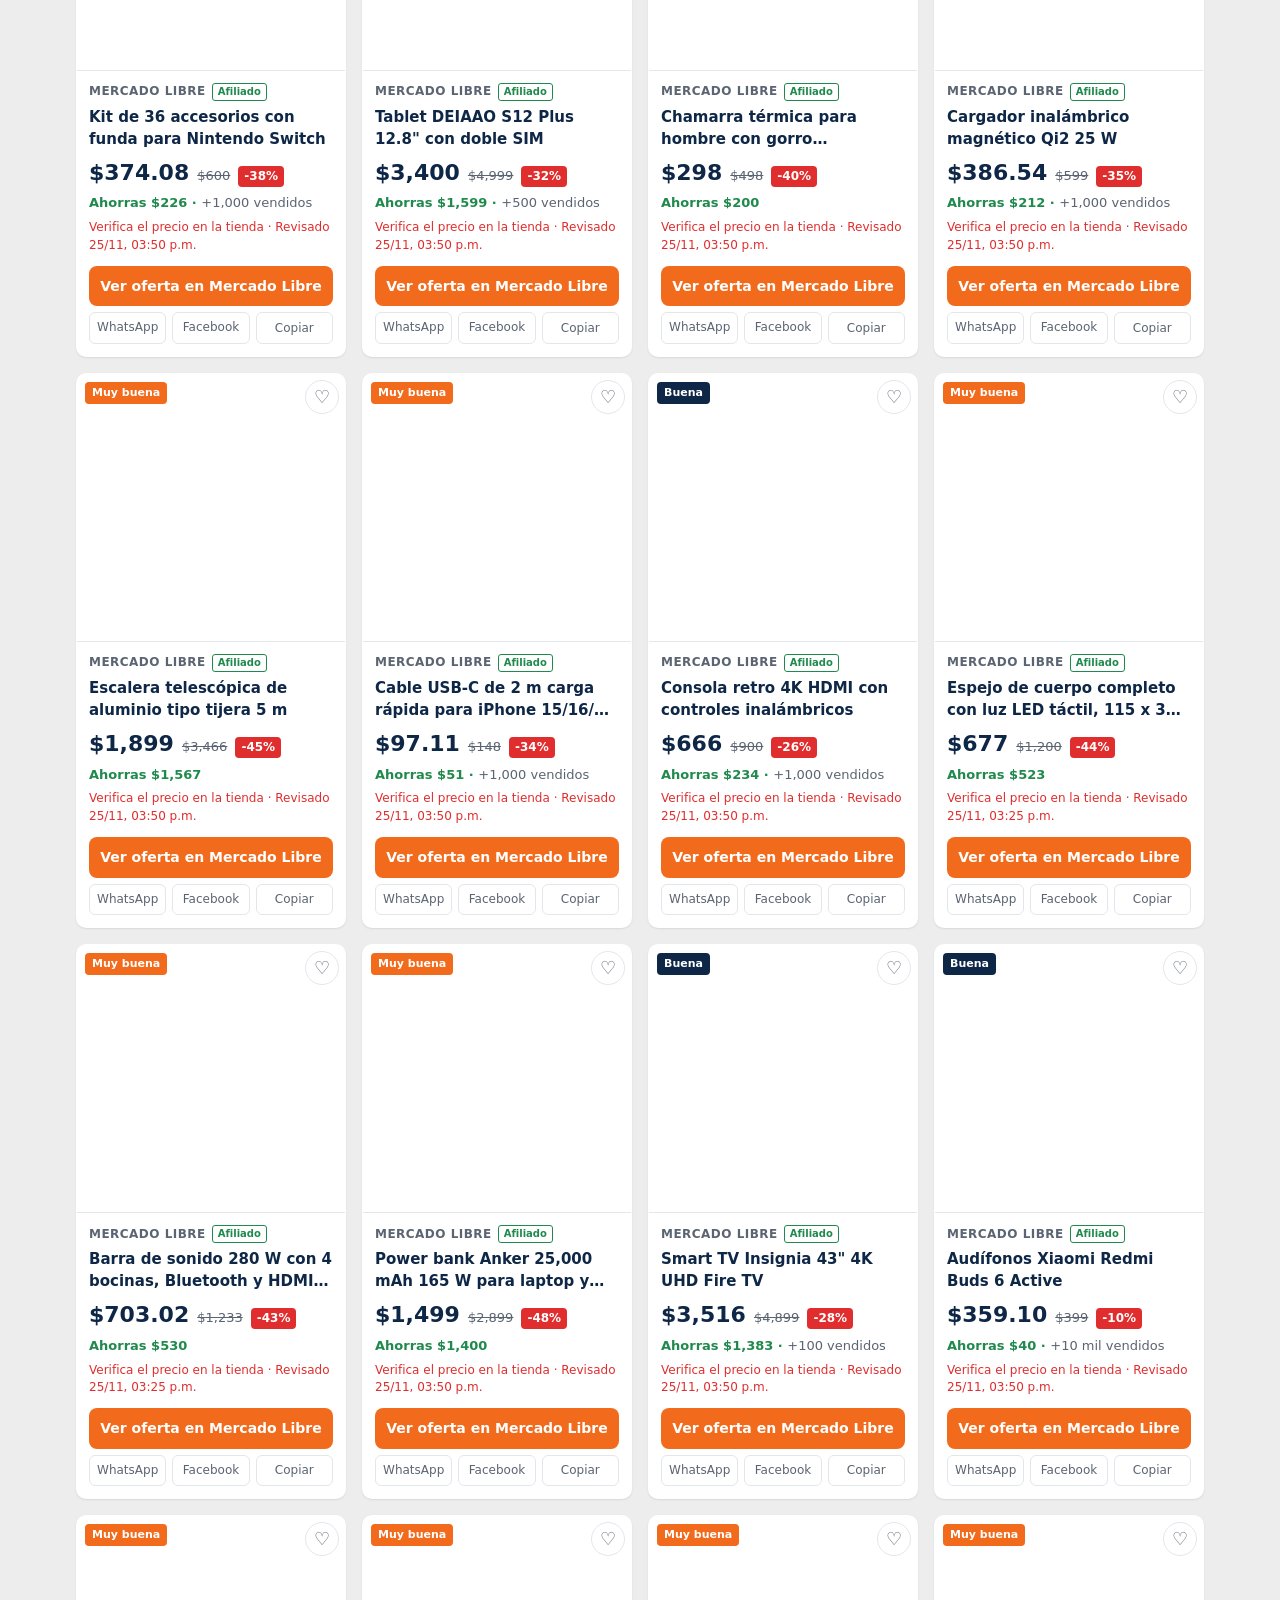
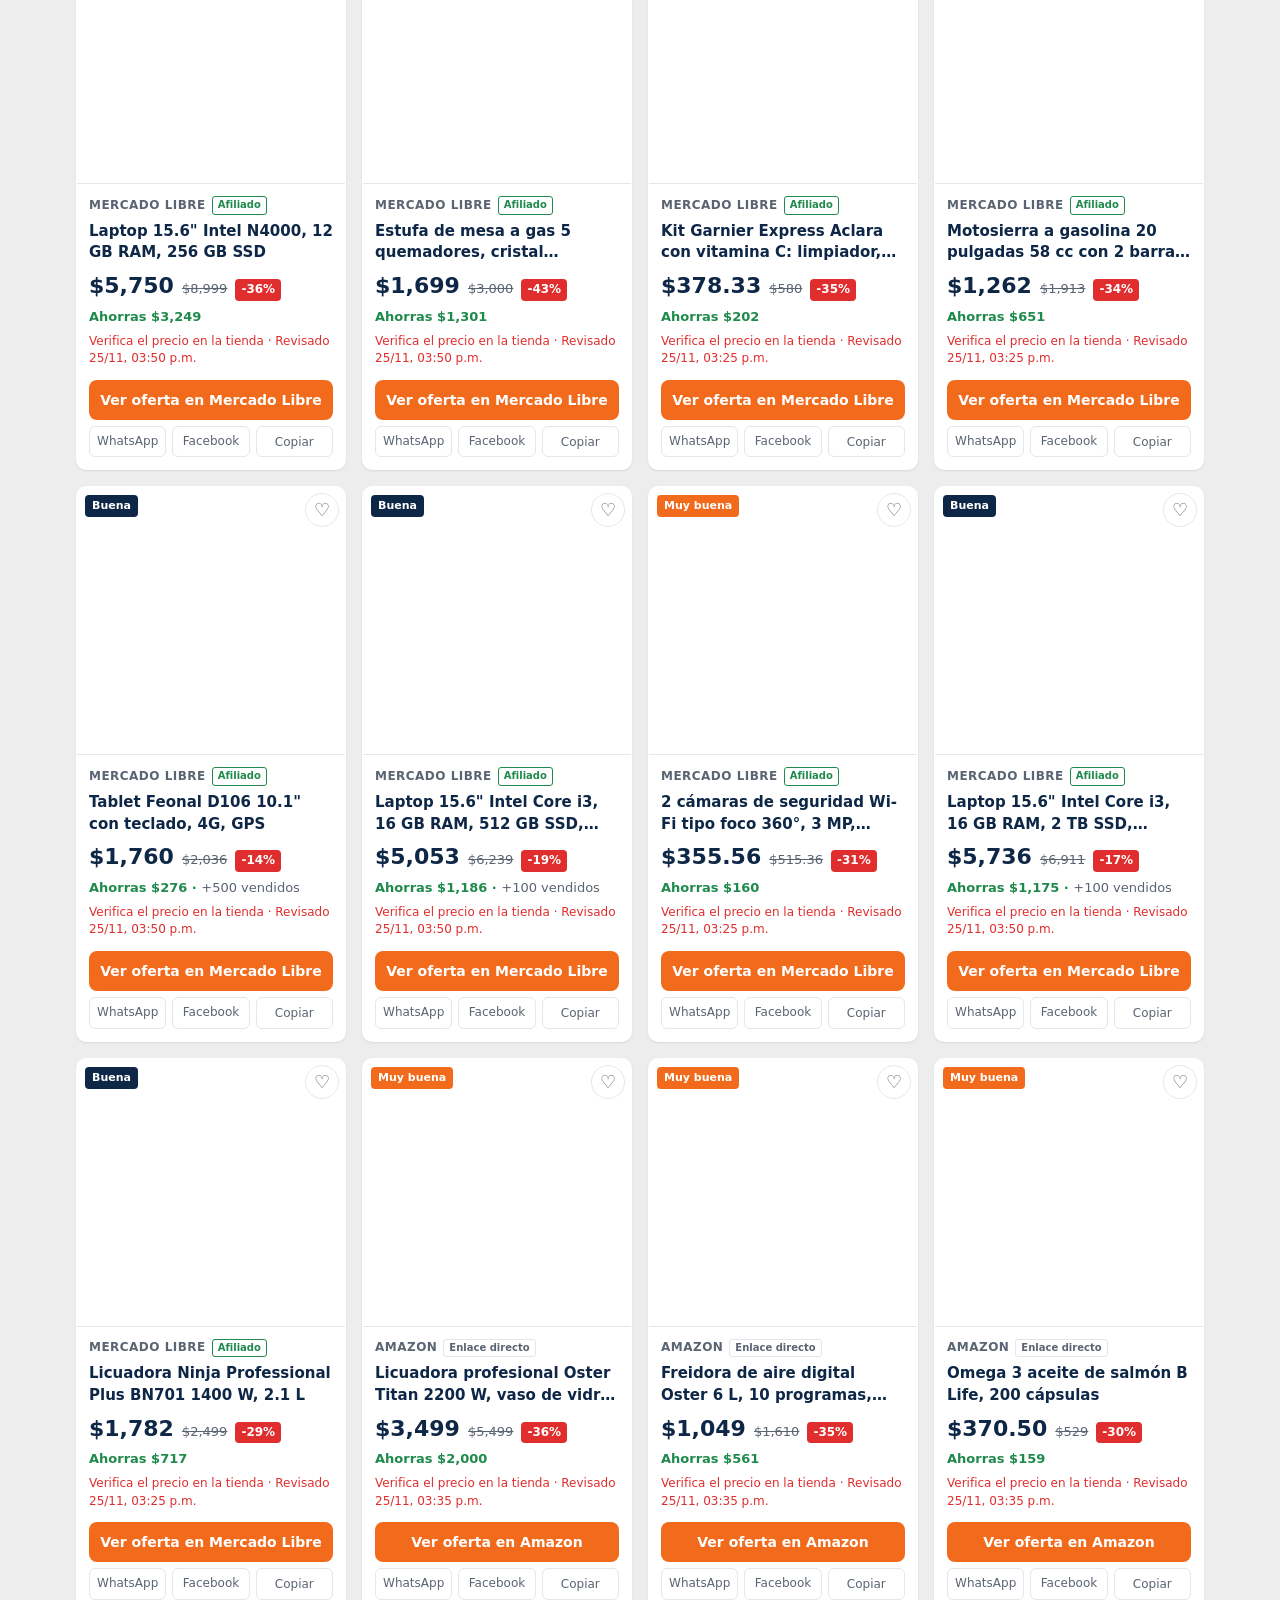
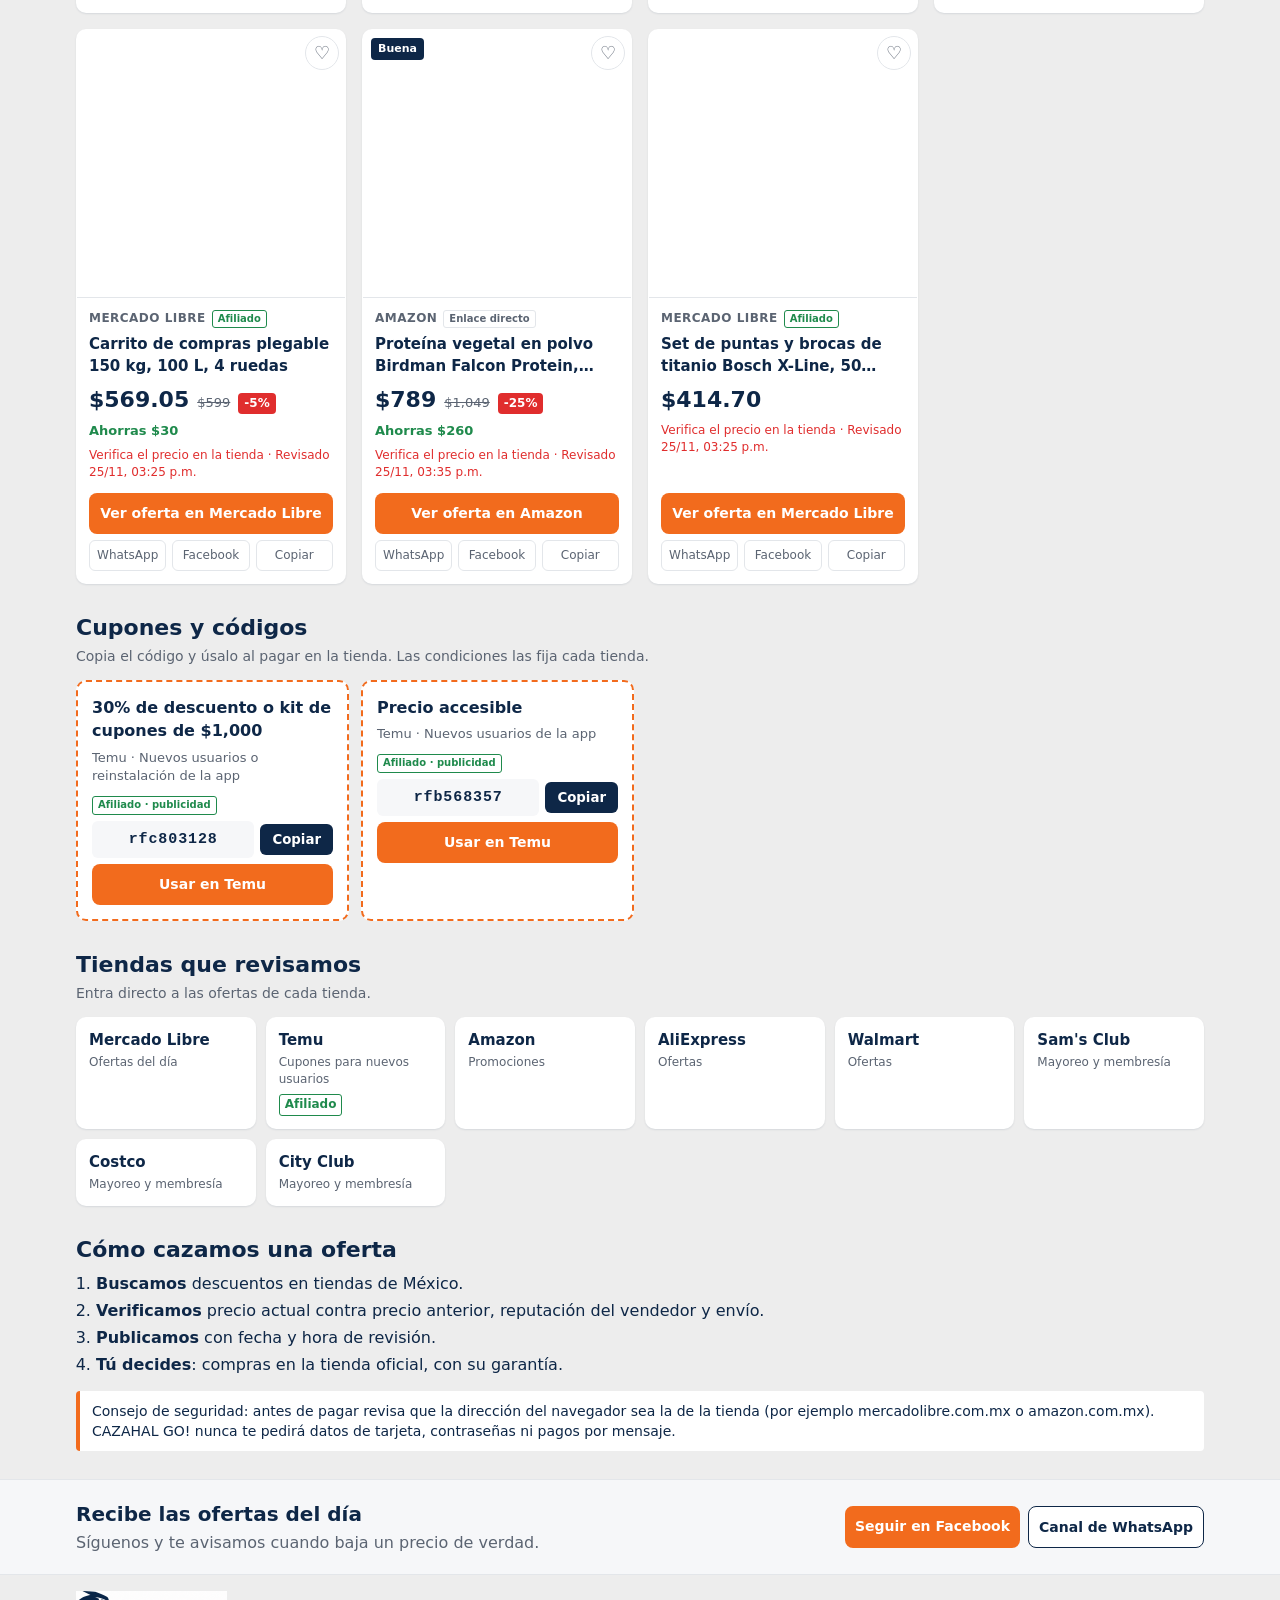
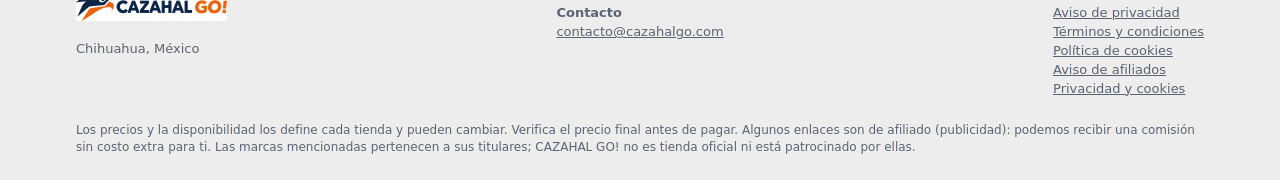
==== commit 6b672063: "Avisos legales (privacidad LFPDPPP 2025, terminos, cookies, afiliados), aviso de cookies, barras Bla" ====
--- a/index.html
+++ b/index.html
@@ -7,7 +7,7 @@
 <meta name="referrer" content="strict-origin-when-cross-origin">
 <title>CAZAHAL GO! | Ofertas verificadas de Mercado Libre, Amazon, Temu y más</title>
 <meta name="description" content="Ofertas reales y verificadas de Mercado Libre, Amazon, Temu, AliExpress y más tiendas en línea de México. Precio revisado antes de publicar, cupones y enlaces seguros.">
-<link rel="canonical" href="https://cazahalgo.com/">
+<link rel="canonical" href="https://www.cazahalgo.com/">
 <link rel="icon" href="img/favicon.ico">
 <link rel="apple-touch-icon" href="img/apple-touch-icon-180.png">
 <meta property="og:type" content="website">
@@ -19,6 +19,7 @@
 <link rel="stylesheet" href="estilos.css">
 </head>
 <body>
+<div class="anuncio" aria-label="Avisos"><div class="anuncio-track" id="anuncio"></div></div>
 <header class="top">
   <div class="wrap top-in">
     <a href="/" class="logo"><img src="img/logo.png" alt="CAZAHAL GO!" width="302" height="60"></a>
@@ -56,7 +57,11 @@
   </div>
 </section>
 
+<section class="bf" id="bf" hidden></section>
+
 <main class="wrap" id="ofertas-sec">
+  <section class="tira rel" id="relampago" hidden aria-label="Ofertas relámpago"></section>
+  <section class="tira liq" id="liquidacion" hidden aria-label="Liquidación"></section>
   <nav class="cats" id="cats" aria-label="Categorías"></nav>
   <div class="barra">
     <div class="filtros" id="fTienda" role="group" aria-label="Tienda"></div>
@@ -125,11 +130,12 @@
   <div class="wrap pie-in">
     <div><img src="img/logo.png" alt="CAZAHAL GO!" width="151" height="30" class="pie-logo"><p>Chihuahua, México</p></div>
     <div><p><strong>Contacto</strong><br><a href="mailto:contacto@cazahalgo.com">contacto@cazahalgo.com</a></p></div>
-    <div><p><a href="aviso-de-afiliados.html">Aviso de afiliados</a><br><a href="aviso-de-privacidad.html">Aviso de privacidad</a></p></div>
+    <div><p><a href="aviso-de-privacidad.html">Aviso de privacidad</a><br><a href="terminos.html">Términos y condiciones</a><br><a href="cookies.html">Política de cookies</a><br><a href="aviso-de-afiliados.html">Aviso de afiliados</a><br><button type="button" class="enlace" data-priv>Privacidad y cookies</button></p></div>
   </div>
-  <p class="wrap nota">Los precios y la disponibilidad los define cada tienda y pueden cambiar. Verifica el precio final antes de pagar.</p>
+  <p class="wrap nota">Los precios y la disponibilidad los define cada tienda y pueden cambiar. Verifica el precio final antes de pagar. Algunos enlaces son de afiliado (publicidad): podemos recibir una comisión sin costo extra para ti. Las marcas mencionadas pertenecen a sus titulares; CAZAHAL GO! no es tienda oficial ni está patrocinado por ellas.</p>
 </footer>
 <div class="toast" id="toast" role="status" aria-live="polite"></div>
+<script src="privacidad.js" defer></script>
 <script src="iconos.js" defer></script>
 <script src="app.js" defer></script>
 </body>
--- a/estilos.css
+++ b/estilos.css
@@ -124,3 +124,54 @@
 .consejo{background:#fff}
 .oferta{border-color:transparent;box-shadow:0 1px 2px rgba(14,39,71,.1)}
 .oferta:hover{box-shadow:0 6px 18px rgba(14,39,71,.16)}
+
+/* Aviso de privacidad / cookies */
+.priv{position:fixed;left:0;right:0;bottom:0;z-index:50;background:#fff;border-top:3px solid var(--naranja);box-shadow:0 -4px 16px rgba(14,39,71,.18)}
+.priv-in{max-width:1100px;margin:0 auto;padding:12px 16px;display:flex;gap:14px;align-items:center;flex-wrap:wrap}
+.priv-in p{flex:1 1 420px;margin:0;font-size:13px;color:var(--navy)}
+.priv-btn{display:flex;gap:8px}
+.priv-btn .btn{width:auto;padding:9px 16px}
+.enlace{background:none;border:0;padding:0;color:inherit;text-decoration:underline;cursor:pointer;font:inherit}
+.tabla-legal{border-collapse:collapse;width:100%;font-size:14px;margin:8px 0;background:#fff}
+.tabla-legal th,.tabla-legal td{border:1px solid var(--linea);padding:6px 8px;text-align:left;vertical-align:top}
+.cupon .tag.af,.tiendas .tag.af{align-self:flex-start;margin-top:4px}
+.legal{background:#fff;border-radius:10px;padding:18px 22px;margin-top:16px;margin-bottom:16px}
+
+/* Promociones tipo marketplace */
+.anuncio{background:#111c2e;color:#fff;font-size:12.5px;overflow:hidden;white-space:nowrap}
+.anuncio-track{display:flex;width:max-content;animation:anuncio 38s linear infinite}
+.anuncio-track div{display:flex;align-items:center;padding:7px 0}
+.anuncio-track span{padding:0 14px}.anuncio-track i{color:var(--naranja);font-style:normal}
+@keyframes anuncio{to{transform:translateX(-50%)}}
+.bf{background:#0b0b0d;color:#fff;border-bottom:3px solid var(--naranja)}
+.bf-in{display:flex;align-items:center;gap:18px;flex-wrap:wrap;padding:14px 16px}
+.bf-t{display:flex;flex-direction:column}
+.bf-k{font-family:Bahnschrift,"Segoe UI",system-ui,sans-serif;font-weight:800;font-size:30px;letter-spacing:1px;line-height:1;color:#fff}
+.bf-k::after{content:"";display:block;height:4px;width:64px;background:var(--naranja);margin-top:6px;border-radius:2px}
+.bf-s{font-size:13px;color:#c9cdd6;margin-top:6px}
+.bf-c{display:flex;flex-direction:column;font-size:12px;color:#c9cdd6}
+.bf-r{font-size:16px;color:#fff;font-variant-numeric:tabular-nums}
+.bf-r b{display:inline-block;min-width:30px;text-align:center;background:var(--naranja);color:#fff;border-radius:5px;padding:3px 4px;margin-right:2px;font-size:18px}
+.bf-b{width:auto;margin-left:auto;padding:10px 18px;background:var(--naranja)}
+.bf-n{flex-basis:100%;margin:0;font-size:11px;color:#8d93a0}
+.tira{background:#fff;border-radius:12px;margin:16px 0 4px;overflow:hidden;box-shadow:0 1px 3px rgba(14,39,71,.1)}
+.tira-h{display:flex;align-items:center;gap:12px;padding:10px 14px;flex-wrap:wrap}
+.rel .tira-h{background:linear-gradient(90deg,#ff7a00,#e0262d);color:#fff}
+.liq .tira-h{background:linear-gradient(90deg,#ffc21a,#ff8a00);color:#2a1600}
+.tira-t{display:flex;align-items:center;gap:6px;font-family:Bahnschrift,"Segoe UI",system-ui,sans-serif;font-weight:800;font-size:22px;text-transform:uppercase;letter-spacing:.5px}
+.tira-t svg{width:24px;height:24px}
+.tira-s{font-size:13px;opacity:.95}
+.tira-m{margin-left:auto;color:inherit;font-weight:700;font-size:14px;text-decoration:none;white-space:nowrap}
+.tira-c{display:flex;gap:10px;overflow-x:auto;padding:12px 14px 6px;scroll-snap-type:x mandatory;scrollbar-width:thin}
+.mini{flex:0 0 150px;scroll-snap-align:start;display:flex;flex-direction:column;gap:3px;text-decoration:none;color:var(--navy)}
+.mini-f{position:relative;aspect-ratio:1/1;background:#f3f4f6;border-radius:8px;overflow:hidden;display:flex;align-items:center;justify-content:center}
+.mini-f img{max-width:100%;max-height:100%;object-fit:contain;mix-blend-mode:multiply}
+.mini-d{position:absolute;left:0;bottom:0;background:var(--rojo);color:#fff;font-size:12px;padding:2px 7px;border-top-right-radius:8px}
+.liq .mini-d{background:#ff8a00}
+.mini-p{font-weight:800;font-size:16px;color:#e0262d}.mini-p s{font-weight:400;font-size:12px;color:var(--gris)}
+.mini-n{font-size:12.5px;line-height:1.3;display:-webkit-box;-webkit-line-clamp:2;-webkit-box-orient:vertical;overflow:hidden}
+.mini-v{font-size:11px;color:var(--gris)}
+.mini:hover .mini-n{text-decoration:underline}
+.tira-af{margin:0;padding:0 14px 10px;font-size:11px;color:var(--gris)}
+@media (max-width:640px){.bf-k{font-size:24px}.bf-b{margin-left:0}.tira-t{font-size:18px}.mini{flex-basis:130px}}
+@media (prefers-reduced-motion:reduce){.anuncio-track{animation:none}}
